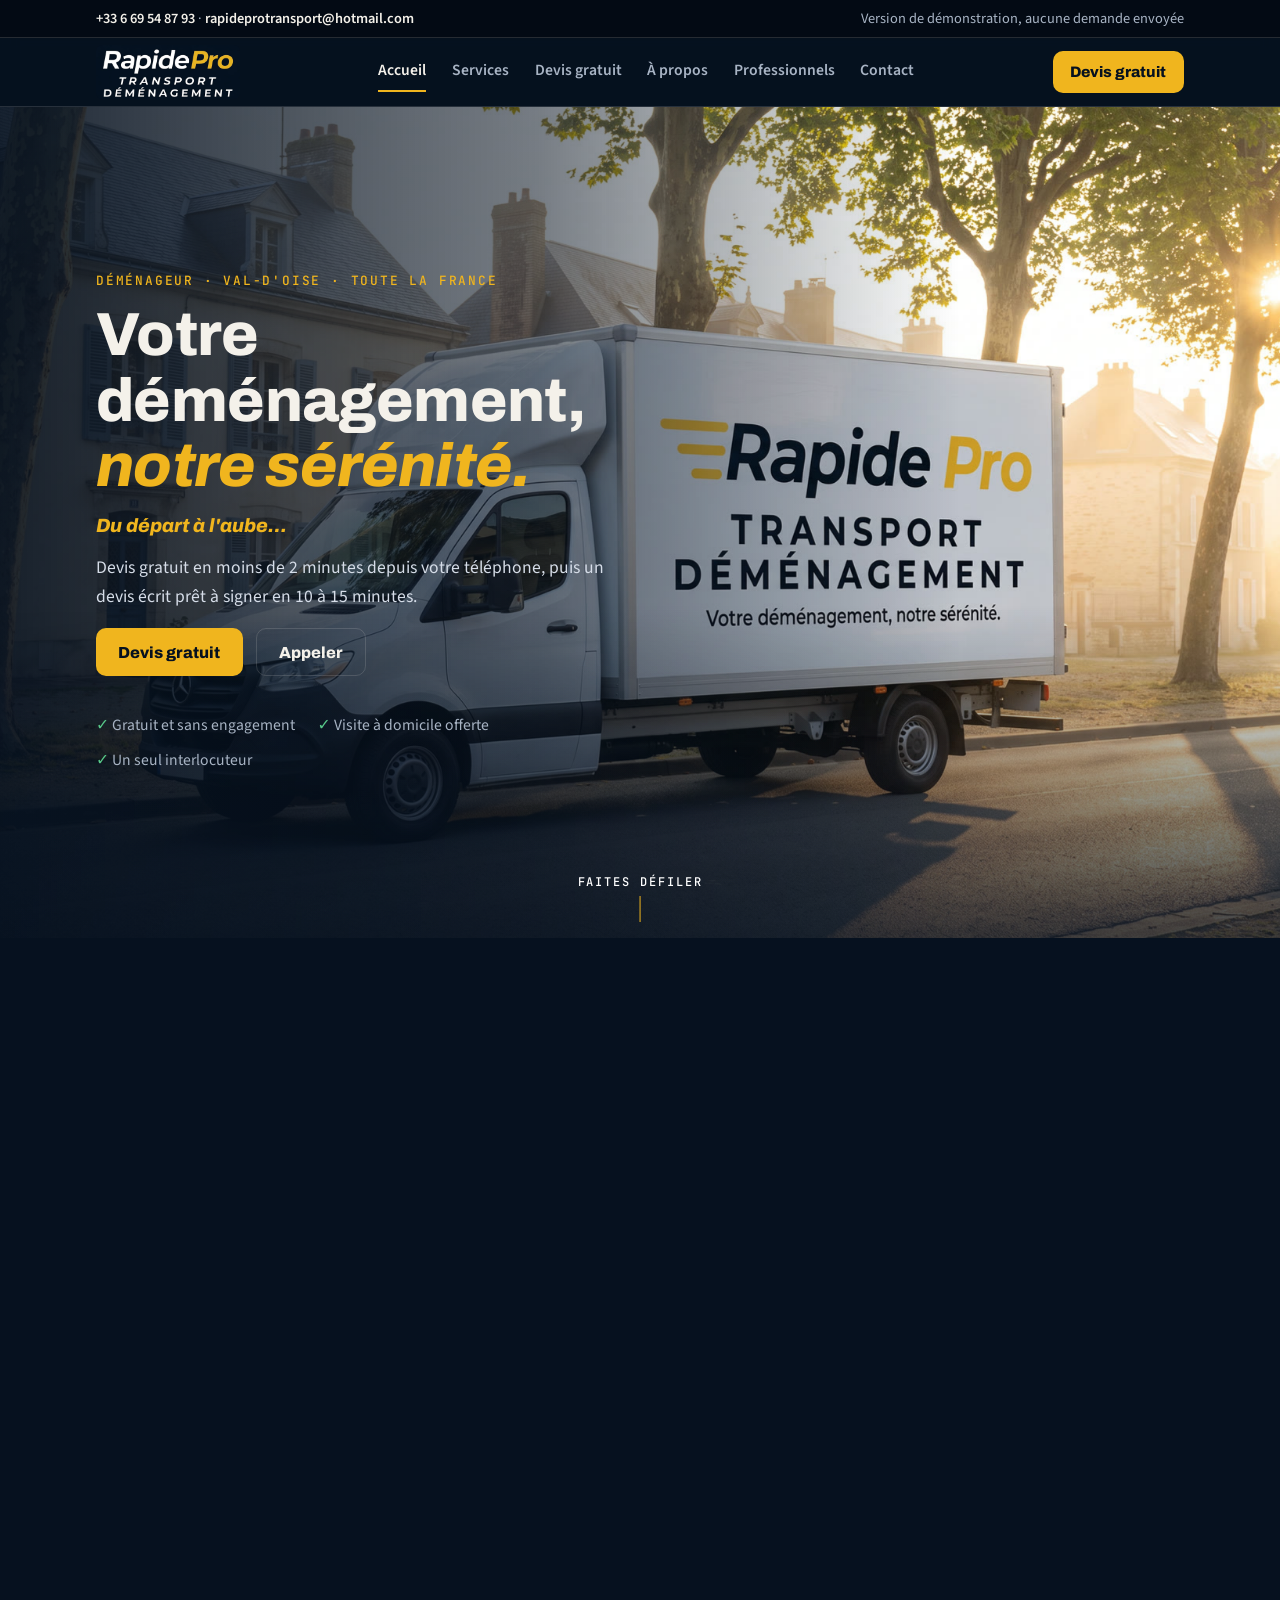
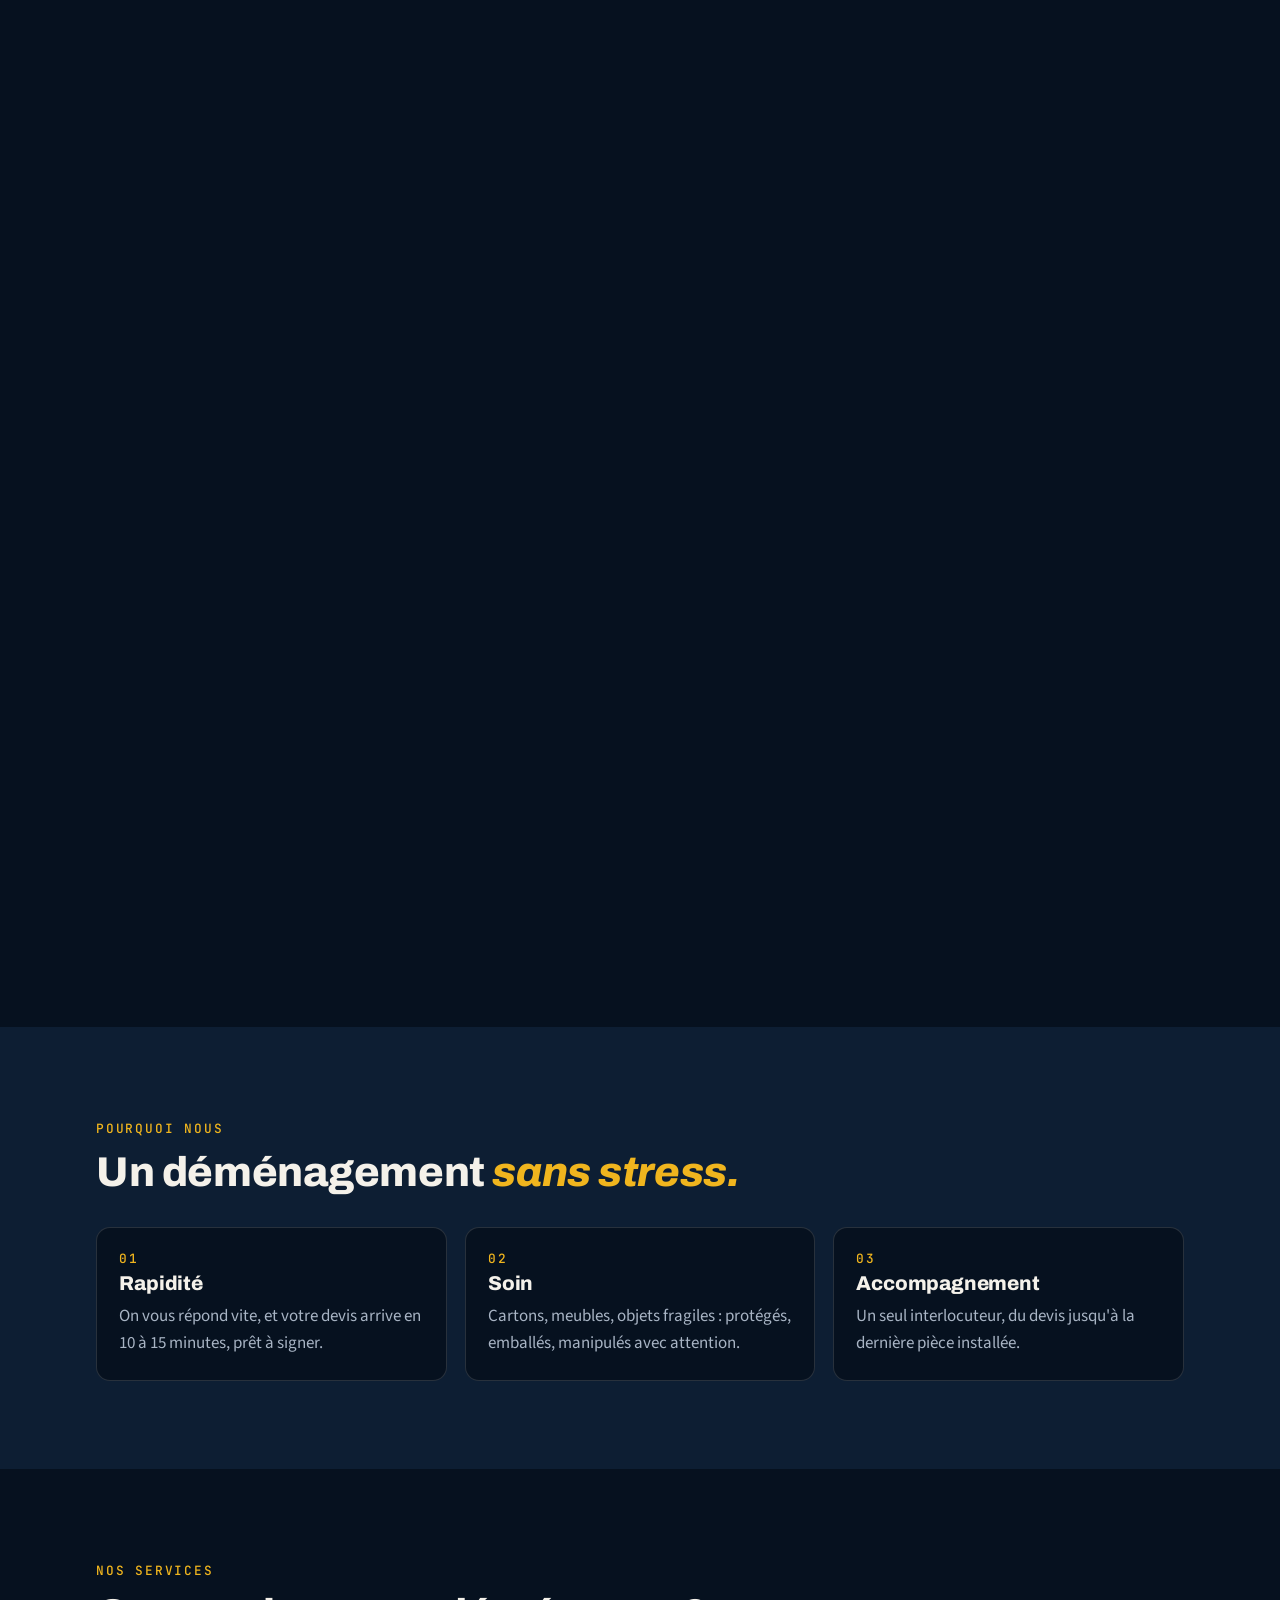
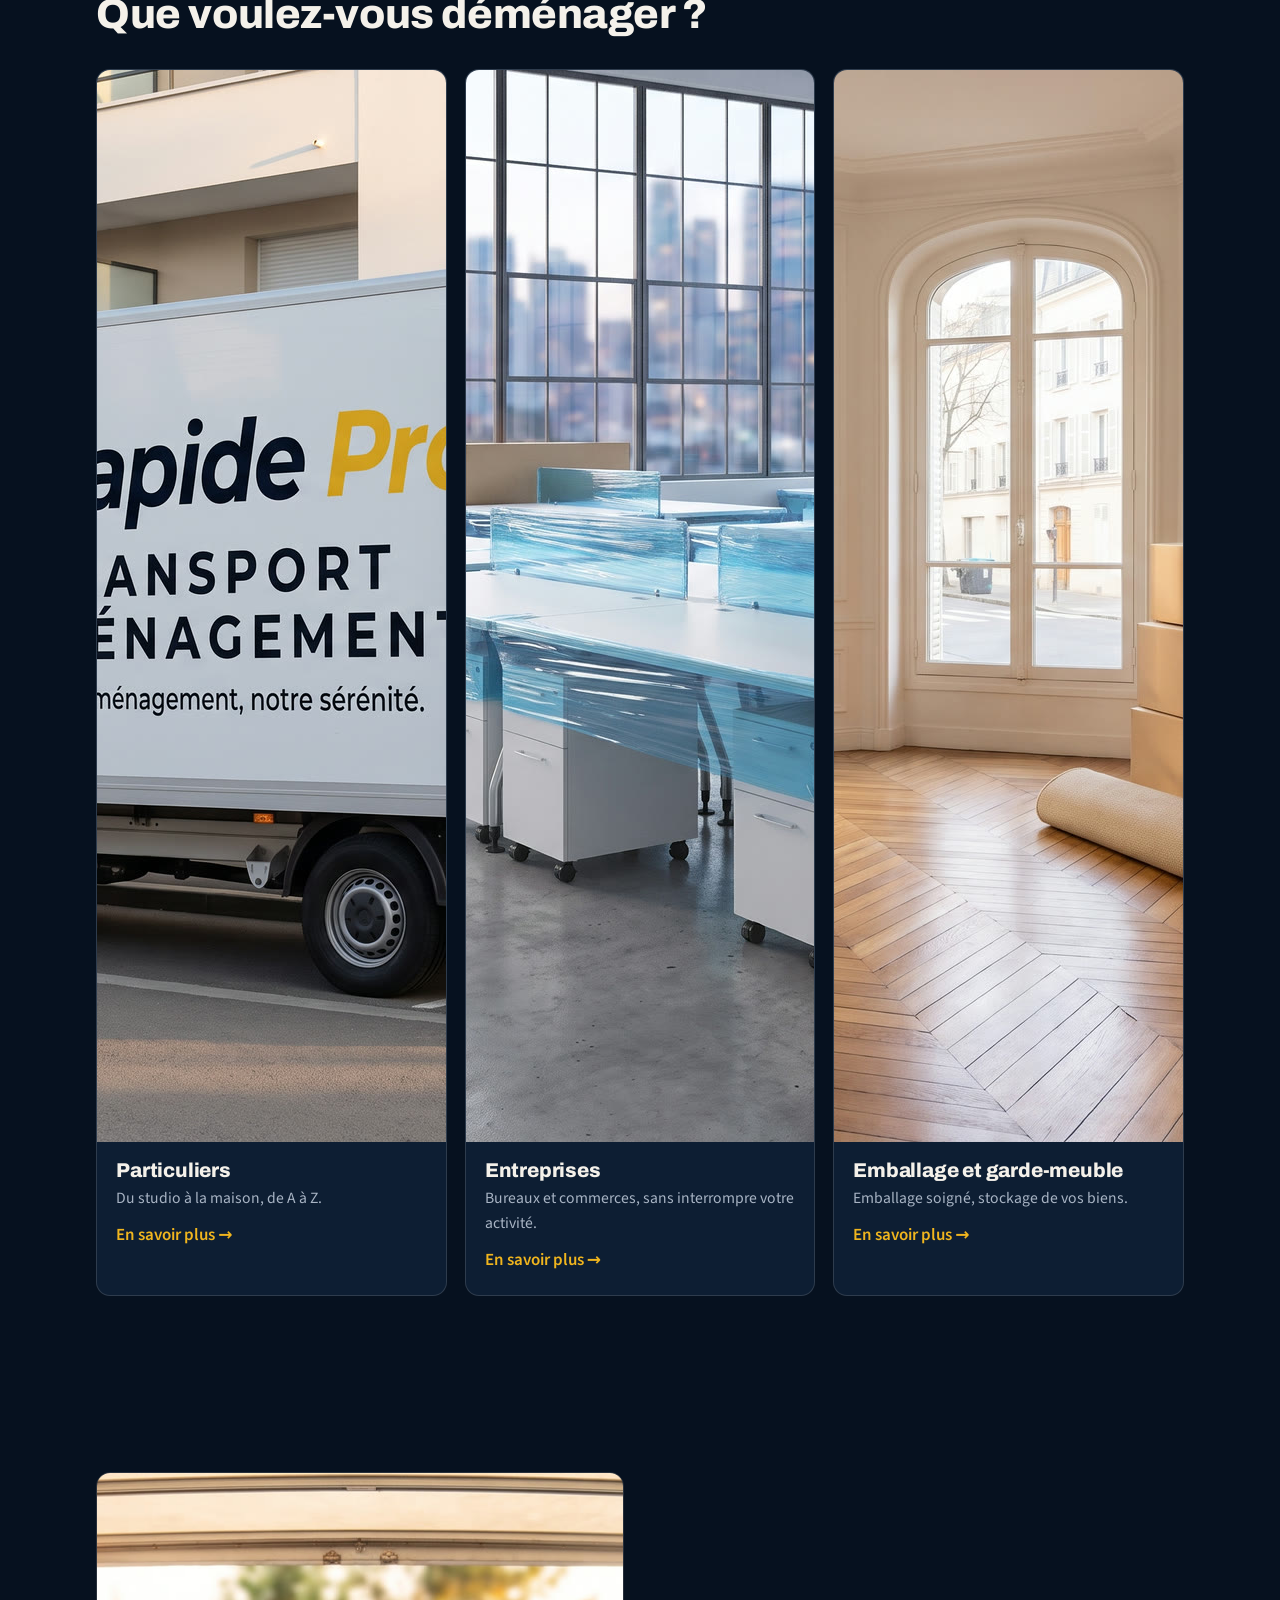
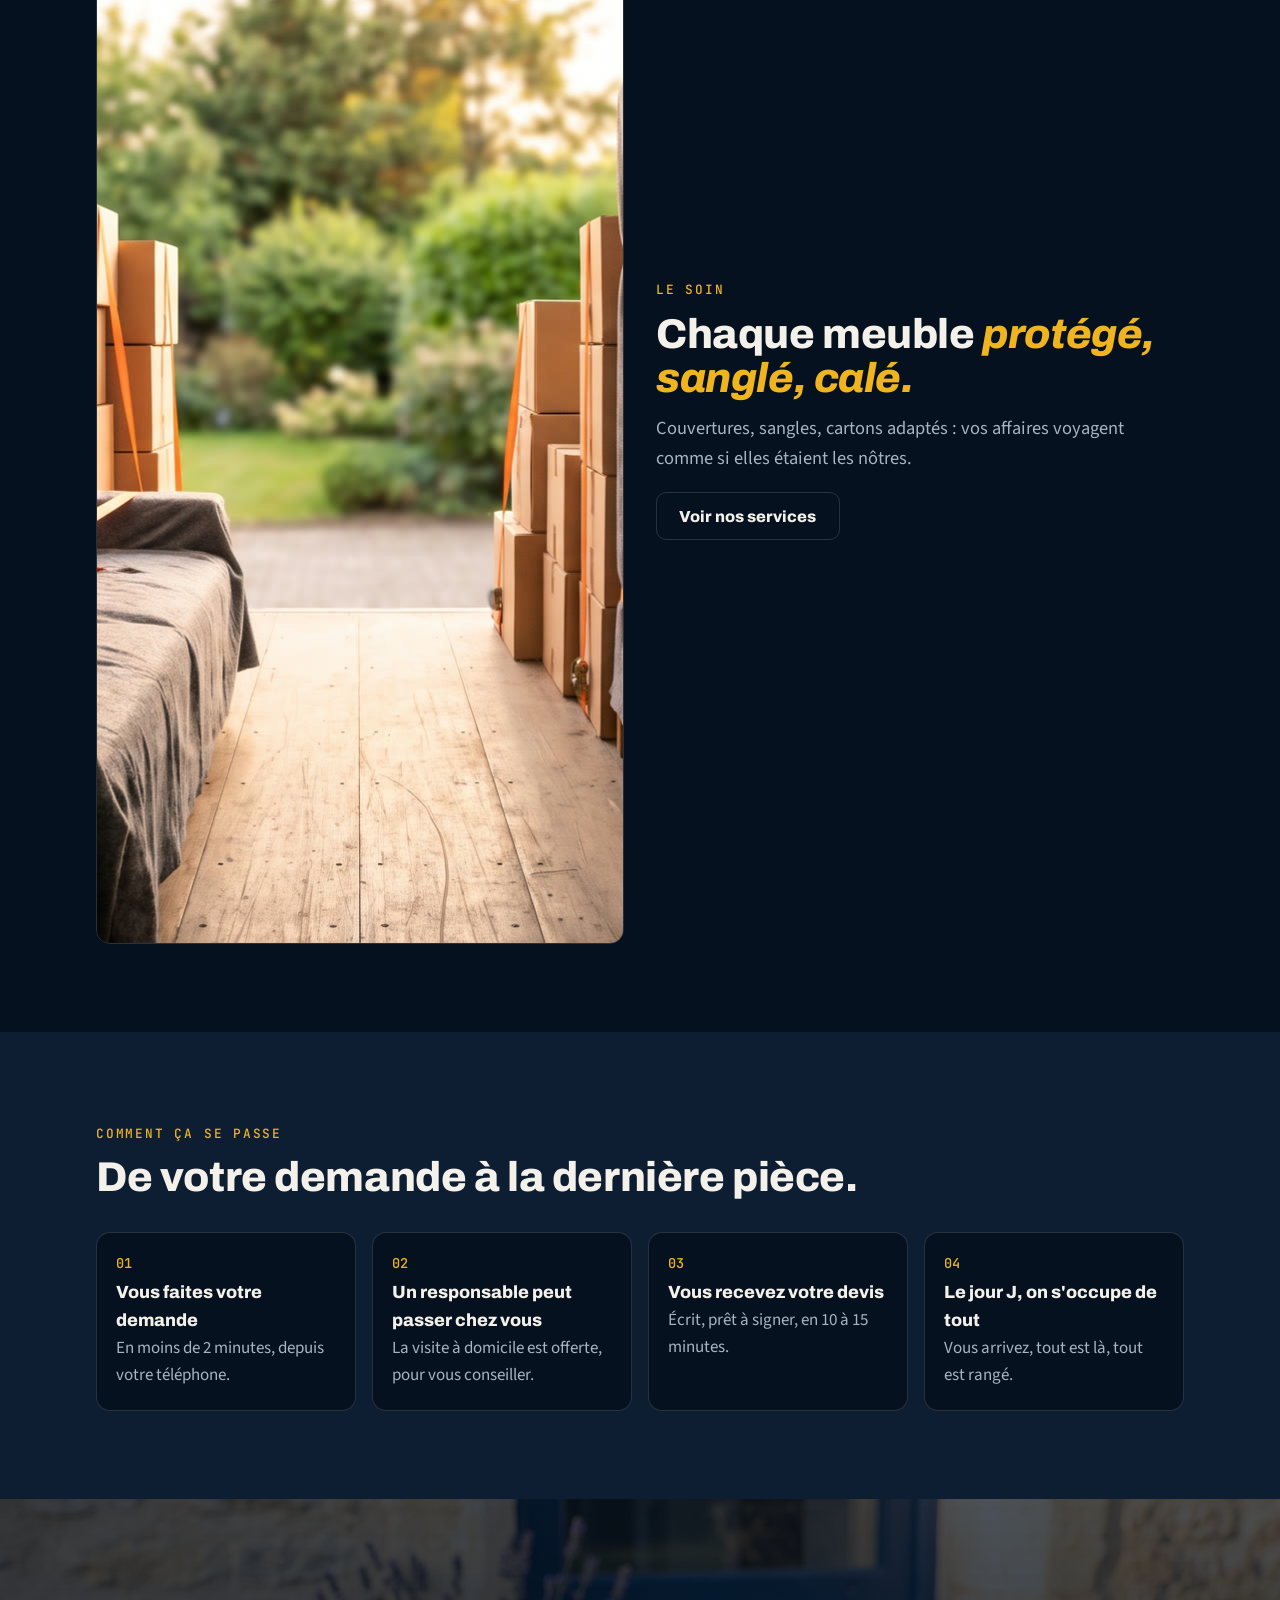
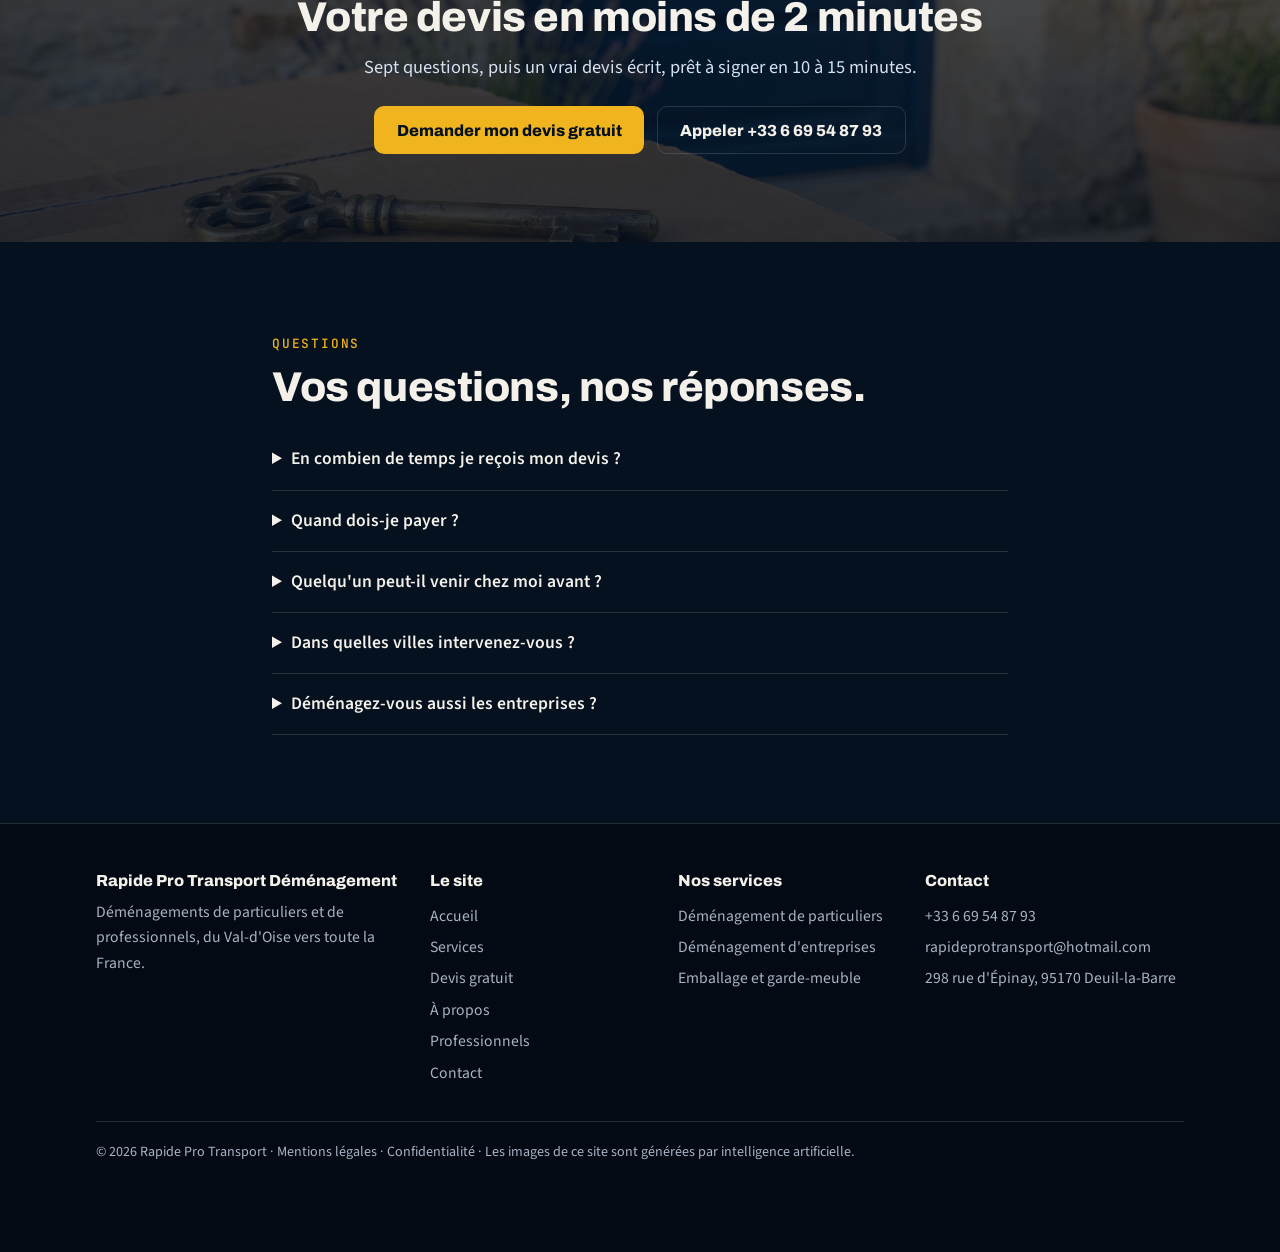
==== index.html @ 5bad0754 "Rapide Pro : version de démonstration du site" ====
<!doctype html>
<html lang="fr">
<head>
<meta charset="utf-8">
<meta name="viewport" content="width=device-width,initial-scale=1,viewport-fit=cover">
<title>Déménageur Val-d'Oise et Île-de-France | Devis gratuit | Rapide Pro Transport</title>
<meta name="description" content="Déménageur à Deuil-la-Barre (95), en Île-de-France et partout en France. Devis gratuit en moins de 2 minutes, devis écrit à signer en 10 à 15 minutes. Rapide Pro Transport Déménagement.">
<meta name="theme-color" content="#06111F">
<meta name="robots" content="noindex, nofollow">
<link rel="canonical" href="https://tmohammedshaik.github.io/rapide-pro-demo-site/">
<link rel="icon" href="assets/img/icone.png">
<meta property="og:title" content="Déménageur Val-d'Oise et Île-de-France | Devis gratuit | Rapide Pro Transport">
<meta property="og:description" content="Déménageur à Deuil-la-Barre (95), en Île-de-France et partout en France. Devis gratuit en moins de 2 minutes, devis écrit à signer en 10 à 15 minutes. Rapide Pro Transport Déménagement.">
<meta property="og:type" content="website">
<meta property="og:locale" content="fr_FR">
<meta property="og:url" content="https://tmohammedshaik.github.io/rapide-pro-demo-site/">
<meta property="og:image" content="https://tmohammedshaik.github.io/rapide-pro-demo-site/assets/img/arrivee.jpg">
<link rel="preload" href="assets/fonts/archivo-latin-800-italic.woff2" as="font" type="font/woff2" crossorigin>
<script>try{if(!matchMedia("(prefers-reduced-motion: reduce)").matches)document.documentElement.classList.add("js")}catch(e){}</script>
<link rel="stylesheet" href="assets/site.css?v=mvqc28k4">
<script type="application/ld+json">{"@context":"https://schema.org","@type":"MovingCompany","name":"Rapide Pro Transport Déménagement","url":"https://tmohammedshaik.github.io/rapide-pro-demo-site/","telephone":"+33 6 69 54 87 93","email":"rapideprotransport@hotmail.com","image":"https://tmohammedshaik.github.io/rapide-pro-demo-site/assets/img/arrivee.jpg","address":{"@type":"PostalAddress","streetAddress":"298 rue d'Épinay","postalCode":"95170","addressLocality":"Deuil-la-Barre","addressCountry":"FR"},"areaServed":["Île-de-France","France"],"slogan":"Votre déménagement, notre sérénité"}</script><script type="application/ld+json">{"@context":"https://schema.org","@type":"FAQPage","mainEntity":[{"@type":"Question","name":"En combien de temps je reçois mon devis ?","acceptedAnswer":{"@type":"Answer","text":"Une fois votre demande envoyée, comptez 10 à 15 minutes : on calcule, puis on vous envoie un devis écrit, prêt à signer."}},{"@type":"Question","name":"Quand dois-je payer ?","acceptedAnswer":{"@type":"Answer","text":"Si vous signez votre devis chez vous ou à distance, aucun paiement ne peut vous être demandé dans les 7 jours qui suivent la signature."}},{"@type":"Question","name":"Quelqu'un peut-il venir chez moi avant ?","acceptedAnswer":{"@type":"Answer","text":"Oui. La visite à domicile est offerte : un responsable vient, voit vos affaires et vous conseille."}},{"@type":"Question","name":"Dans quelles villes intervenez-vous ?","acceptedAnswer":{"@type":"Answer","text":"Nous sommes basés à Deuil-la-Barre, dans le Val-d'Oise (95). Nous intervenons en Île-de-France et partout en France."}},{"@type":"Question","name":"Déménagez-vous aussi les entreprises ?","acceptedAnswer":{"@type":"Answer","text":"Oui : bureaux, commerces, transferts de salariés. Voir la page Professionnels."}}]}</script>
</head>
<body data-demo>
<a class="skip" href="#main">Aller au contenu</a>
<div class="bar-top"><div class="wrap"><span><a href="tel:+33669548793">+33 6 69 54 87 93</a><span class="mail"> · <a href="mailto:rapideprotransport@hotmail.com">rapideprotransport@hotmail.com</a></span></span><span class="zone">Version de démonstration, aucune demande envoyée</span></div></div>
<header class="top"><div class="wrap">
  <a class="logo" href="./" aria-label="Rapide Pro Transport Déménagement, accueil"><img src="assets/img/logo.png" width="148" height="56" alt="Rapide Pro Transport Déménagement"></a>
  <button class="burger" aria-expanded="false" aria-controls="nav">Menu</button>
  <nav class="main" id="nav" aria-label="Navigation principale"><a href="./" aria-current="page">Accueil</a><a href="services.html">Services</a><a href="devis.html">Devis gratuit</a><a href="a-propos.html">À propos</a><a href="collaborer.html">Professionnels</a><a href="contact.html">Contact</a></nav>
  <a class="btn sm" href="devis.html">Devis gratuit</a>
</div></header>
<main id="main">

<section class="intro" id="intro">
  <div class="intro-stage">
    <picture class="scene on"><source media="(max-aspect-ratio: 1/1)" srcset="assets/img/hero-p.jpg"><img src="assets/img/hero.jpg" alt="Camion Rapide Pro garé devant une maison au lever du soleil" fetchpriority="high" width="1920" height="1072"></picture><picture class="scene"><source media="(max-aspect-ratio: 1/1)" srcset="assets/img/route-p.jpg"><img src="assets/img/route.jpg" alt="Camion Rapide Pro sur une route de montagne" loading="lazy" width="1920" height="1072"></picture><picture class="scene"><source media="(max-aspect-ratio: 1/1)" srcset="assets/img/arrivee-p.jpg"><img src="assets/img/arrivee.jpg" alt="Camion Rapide Pro arrivé devant une maison neuve" loading="lazy" width="1920" height="1072"></picture>
    <div class="shade" aria-hidden="true"></div>
    <div class="intro-copy wrap">
      <span class="borne">Déménageur · Val-d'Oise · Toute la France</span>
      <h1>Votre déménagement, <em>notre sérénité.</em></h1>
      <p class="cap" aria-hidden="true"><span class="c on">Du départ à l'aube…</span><span class="c">…par toutes les routes de France…</span><span class="c">…jusqu'à la clé dans votre main.</span></p>
      <p class="lead">Devis gratuit en moins de 2 minutes depuis votre téléphone, puis un devis écrit prêt à signer en 10 à 15 minutes.</p>
      <div class="cta-row"><a class="btn" href="devis.html">Devis gratuit</a><a class="btn ghost" href="tel:+33669548793" aria-label="Appeler le +33 6 69 54 87 93">Appeler</a></div>
      <ul class="ticks"><li>Gratuit et sans engagement</li><li>Visite à domicile offerte</li><li>Un seul interlocuteur</li></ul>
    </div>
    <div class="cue" aria-hidden="true">Faites défiler</div>
  </div>
</section>

<section class="alt"><div class="wrap">
  <span class="borne">Pourquoi nous</span>
  <h2>Un déménagement <em>sans stress.</em></h2>
  <div class="cards">
    <div class="card"><span class="borne">01</span><h3>Rapidité</h3><p>On vous répond vite, et votre devis arrive en 10 à 15 minutes, prêt à signer.</p></div>
    <div class="card"><span class="borne">02</span><h3>Soin</h3><p>Cartons, meubles, objets fragiles : protégés, emballés, manipulés avec attention.</p></div>
    <div class="card"><span class="borne">03</span><h3>Accompagnement</h3><p>Un seul interlocuteur, du devis jusqu'à la dernière pièce installée.</p></div>
  </div>
</div></section>

<section><div class="wrap">
  <span class="borne">Nos services</span>
  <h2>Que voulez-vous déménager ?</h2>
  <div class="svc">
    <a href="services.html#particuliers"><img src="assets/img/depart.jpg" width="1920" height="1072" loading="lazy" alt="Camion Rapide Pro chargé de cartons devant un immeuble"><div><h3>Particuliers</h3><p>Du studio à la maison, de A à Z.</p><span class="more">En savoir plus →</span></div></a>
    <a href="services.html#professionnels"><img src="assets/img/bureaux.jpg" width="1920" height="1072" loading="lazy" alt="Bureaux vidés, mobilier protégé et cartons d'archives rangés"><div><h3>Entreprises</h3><p>Bureaux et commerces, sans interrompre votre activité.</p><span class="more">En savoir plus →</span></div></a>
    <a href="services.html#complementaires"><img src="assets/img/cartons.jpg" width="1920" height="1072" loading="lazy" alt="Salon vide avec cartons de déménagement bien rangés"><div><h3>Emballage et garde-meuble</h3><p>Emballage soigné, stockage de vos biens.</p><span class="more">En savoir plus →</span></div></a>
  </div>
</div></section>

<section><div class="wrap"><div class="split" style="padding:0"><img src="assets/img/chargement.jpg" width="1920" height="1072" loading="lazy" alt="Intérieur du camion : meubles protégés et sanglés"><div><span class="borne">Le soin</span><h2>Chaque meuble <em>protégé, sanglé, calé.</em></h2><p class="lead">Couvertures, sangles, cartons adaptés : vos affaires voyagent comme si elles étaient les nôtres.</p><p style="margin-top:1.2rem"><a class="btn ghost" href="services.html">Voir nos services</a></p></div></div></div></section>

<section class="alt"><div class="wrap">
  <span class="borne">Comment ça se passe</span>
  <h2>De votre demande à la dernière pièce.</h2>
  <ol class="steps">
    <li><strong>Vous faites votre demande</strong><span>En moins de 2 minutes, depuis votre téléphone.</span></li>
    <li><strong>Un responsable peut passer chez vous</strong><span>La visite à domicile est offerte, pour vous conseiller.</span></li>
    <li><strong>Vous recevez votre devis</strong><span>Écrit, prêt à signer, en 10 à 15 minutes.</span></li>
    <li><strong>Le jour J, on s'occupe de tout</strong><span>Vous arrivez, tout est là, tout est rangé.</span></li>
  </ol>
</div></section>

<section class="band-cta" style="background-image:linear-gradient(rgba(6,17,31,.72),rgba(6,17,31,.82)),url(assets/img/cle.jpg);background-size:cover;background-position:center"><div class="wrap"><h2>Votre devis en moins de 2 minutes</h2><p class="lead">Sept questions, puis un vrai devis écrit, prêt à signer en 10 à 15 minutes.</p><div class="cta-row" style="justify-content:center"><a class="btn" href="devis.html">Demander mon devis gratuit</a><a class="btn ghost" href="tel:+33669548793">Appeler +33 6 69 54 87 93</a></div></div></section>

<section><div class="wrap narrow">
  <span class="borne">Questions</span>
  <h2>Vos questions, nos réponses.</h2>
  <div style="margin-top:1.2rem"><details><summary>En combien de temps je reçois mon devis ?</summary><p>Une fois votre demande envoyée, comptez 10 à 15 minutes : on calcule, puis on vous envoie un devis écrit, prêt à signer.</p></details><details><summary>Quand dois-je payer ?</summary><p>Si vous signez votre devis chez vous ou à distance, aucun paiement ne peut vous être demandé dans les 7 jours qui suivent la signature.</p></details><details><summary>Quelqu'un peut-il venir chez moi avant ?</summary><p>Oui. La visite à domicile est offerte : un responsable vient, voit vos affaires et vous conseille.</p></details><details><summary>Dans quelles villes intervenez-vous ?</summary><p>Nous sommes basés à Deuil-la-Barre, dans le Val-d'Oise (95). Nous intervenons en Île-de-France et partout en France.</p></details><details><summary>Déménagez-vous aussi les entreprises ?</summary><p>Oui : bureaux, commerces, transferts de salariés. Voir la page <a href="collaborer.html">Professionnels</a>.</p></details></div>
</div></section>
</main>
<footer><div class="wrap">
  <div class="grid">
    <div><h4>Rapide Pro Transport Déménagement</h4><p>Déménagements de particuliers et de professionnels, du Val-d'Oise vers toute la France.</p></div>
    <div><h4>Le site</h4><ul><li><a href="./">Accueil</a></li><li><a href="services.html">Services</a></li><li><a href="devis.html">Devis gratuit</a></li><li><a href="a-propos.html">À propos</a></li><li><a href="collaborer.html">Professionnels</a></li><li><a href="contact.html">Contact</a></li></ul></div>
    <div><h4>Nos services</h4><ul><li><a href="services.html#particuliers">Déménagement de particuliers</a></li><li><a href="services.html#professionnels">Déménagement d'entreprises</a></li><li><a href="services.html#complementaires">Emballage et garde-meuble</a></li></ul></div>
    <div><h4>Contact</h4><ul><li><a href="tel:+33669548793">+33 6 69 54 87 93</a></li><li><a href="mailto:rapideprotransport@hotmail.com">rapideprotransport@hotmail.com</a></li><li>298 rue d'Épinay, 95170 Deuil-la-Barre</li></ul></div>
  </div>
  <p class="legal">© 2026 Rapide Pro Transport · <a href="mentions-legales.html">Mentions légales</a> · <a href="confidentialite.html">Confidentialité</a> · Les images de ce site sont générées par intelligence artificielle.</p>
</div></footer>
<div class="sticky" id="sticky"><a class="btn" href="devis.html">Devis gratuit</a><a class="btn ghost" style="background:#06111F" href="tel:+33669548793" aria-label="Appeler">Appeler</a></div>
<script src="assets/site.js?v=mvqc28k4" defer></script>
</body>
</html>
---- assets/site.css ----
@font-face{font-family:"Archivo";font-weight:800;font-style:normal;font-display:swap;src:url(fonts/archivo-latin-800-normal.woff2) format("woff2")}
@font-face{font-family:"Archivo";font-weight:800;font-style:italic;font-display:swap;src:url(fonts/archivo-latin-800-italic.woff2) format("woff2")}
@font-face{font-family:"Source Sans 3";font-weight:400;font-style:normal;font-display:swap;src:url(fonts/source-sans-3-latin-400-normal.woff2) format("woff2")}
@font-face{font-family:"Source Sans 3";font-weight:600;font-style:normal;font-display:swap;src:url(fonts/source-sans-3-latin-600-normal.woff2) format("woff2")}
@font-face{font-family:"JetBrains Mono";font-weight:500;font-style:normal;font-display:swap;src:url(fonts/jetbrains-mono-latin-500-normal.woff2) format("woff2")}

:root{
  --canvas:#06111F;--panel:#0D1E33;--accent:#F0B51E;--accent-hover:#FFC93C;--blue:#1E4FA3;
  --text-primary:#F4F1EA;--text-secondary:#A8B4C4;--line:rgba(244,241,234,.14);--ok:#58c98a;
  --display:"Archivo",system-ui,sans-serif;--body:"Source Sans 3",system-ui,sans-serif;--mono:"JetBrains Mono",ui-monospace,monospace;
  --r:14px;--gut:clamp(1rem,4vw,2rem);
}
*{box-sizing:border-box;margin:0}
html{scroll-behavior:smooth;-webkit-text-size-adjust:100%}
body{background:var(--canvas);color:var(--text-primary);font:400 1.0625rem/1.6 var(--body);overflow-x:hidden}
img{max-width:100%;display:block}
a{color:inherit}
[hidden]{display:none!important}
.skip{position:absolute;left:-999px;top:0;background:var(--accent);color:#06111F;padding:.6rem 1rem;z-index:99}
.skip:focus{left:0}
:focus-visible{outline:3px solid var(--accent);outline-offset:3px}
.wrap{width:min(100% - 2*var(--gut),68rem);margin-inline:auto}
.wrap.narrow{width:min(100% - 2*var(--gut),46rem)}

.bar-top{background:#030A14;border-bottom:1px solid var(--line);font-size:.9rem}
.bar-top .wrap{display:flex;justify-content:space-between;gap:1rem;padding:.45rem 0;color:var(--text-secondary);flex-wrap:wrap}
.bar-top a{text-decoration:none;color:var(--text-primary);font-weight:600}
.bar-top .zone{display:none}
header.top{position:sticky;top:0;z-index:50;background:rgba(6,17,31,.94);backdrop-filter:blur(10px);border-bottom:1px solid var(--line)}
header.top .wrap{display:flex;align-items:center;justify-content:space-between;gap:1rem;min-height:4.2rem}
.logo img{height:3.4rem;width:auto;border-radius:6px}
nav.main{display:flex;gap:1.6rem;align-items:center}
nav.main a{text-decoration:none;font-weight:600;font-size:.98rem;color:var(--text-secondary);padding:.4rem 0;border-bottom:2px solid transparent}
nav.main a:hover,nav.main a[aria-current]{color:var(--text-primary);border-color:var(--accent)}
.burger{display:none;background:none;border:1px solid var(--line);color:var(--text-primary);border-radius:10px;padding:.55rem .8rem;font:600 .95rem var(--body);cursor:pointer}

.btn{display:inline-flex;align-items:center;justify-content:center;gap:.5rem;background:var(--accent);color:#06111F;border:0;border-radius:10px;padding:.85rem 1.4rem;font:800 1rem var(--display);text-decoration:none;cursor:pointer;min-height:3rem;transition:background .15s,transform .15s}
.btn:hover{background:var(--accent-hover);transform:translateY(-1px)}
.btn.ghost{background:transparent;color:var(--text-primary);border:1.5px solid var(--line)}
.btn.ghost:hover{border-color:var(--accent);background:rgba(240,181,30,.08)}
.btn.sm{padding:.6rem 1.1rem;min-height:2.6rem;font-size:.95rem}
.btn[disabled]{opacity:.6;cursor:wait}

.borne{font:500 .8rem var(--mono);letter-spacing:.14em;text-transform:uppercase;color:var(--accent)}
h1,h2,h3{font-family:var(--display);font-weight:800;line-height:1.08;letter-spacing:-.01em}
h1{font-size:clamp(2.1rem,6.4vw,3.8rem)}
h2{font-size:clamp(1.7rem,4.4vw,2.6rem);margin:.5rem 0 .8rem}
h3{font-size:1.25rem}
h1 em,h2 em{font-style:italic;color:var(--accent)}
.lead{color:var(--text-secondary);font-size:1.15rem;max-width:42rem}
section{padding:clamp(3rem,8vw,5.5rem) 0}
section.alt{background:var(--panel)}

.hero{padding:clamp(2rem,6vw,4.5rem) 0 clamp(2.5rem,6vw,4rem);background:radial-gradient(1000px 500px at 80% 0,rgba(30,79,163,.35),transparent 60%),var(--canvas)}
.hero .wrap{display:grid;gap:2rem;grid-template-columns:1.05fr .95fr;align-items:center}
.hero p.lead{margin:1.1rem 0 1.6rem}
.cta-row{display:flex;gap:.8rem;flex-wrap:wrap}
.hero figure{border-radius:var(--r);overflow:hidden;border:1px solid var(--line);box-shadow:0 30px 60px -30px #000}
.hero figure img{width:100%;aspect-ratio:16/11;object-fit:cover}
.ticks{display:flex;gap:.6rem 1.4rem;flex-wrap:wrap;margin-top:1.4rem;color:var(--text-secondary);font-size:.98rem;list-style:none;padding:0}
.ticks li::before{content:"✓ ";color:var(--ok);font-weight:700}
.cards{display:grid;gap:1.1rem;grid-template-columns:repeat(auto-fit,minmax(15rem,1fr));margin-top:2rem}
.card{background:var(--panel);border:1px solid var(--line);border-radius:var(--r);padding:1.4rem}
section.alt .card{background:var(--canvas)}
.card p{color:var(--text-secondary);margin-top:.5rem}
.card .borne{display:block;margin-bottom:.4rem}
.svc{display:grid;gap:1.1rem;grid-template-columns:repeat(auto-fit,minmax(16rem,1fr));margin-top:2rem}
.svc a{display:block;text-decoration:none;background:var(--panel);border:1px solid var(--line);border-radius:var(--r);overflow:hidden;transition:transform .2s,border-color .2s}
.svc a:hover{transform:translateY(-3px);border-color:var(--accent)}
.svc img{aspect-ratio:16/10;object-fit:cover;width:100%}
.svc div{padding:1.1rem 1.2rem 1.3rem}
.svc p{color:var(--text-secondary);font-size:.98rem;margin-top:.3rem}
.svc span.more{display:inline-block;margin-top:.7rem;color:var(--accent);font-weight:600}
.steps{list-style:none;padding:0;counter-reset:s;display:grid;gap:1rem;margin-top:2rem;grid-template-columns:repeat(auto-fit,minmax(14rem,1fr))}
.steps li{counter-increment:s;background:var(--panel);border:1px solid var(--line);border-radius:var(--r);padding:1.3rem 1.2rem}
section.alt .steps li{background:var(--canvas)}
.steps li::before{content:"0" counter(s);font:500 .85rem var(--mono);color:var(--accent);display:block;margin-bottom:.4rem}
.steps strong{display:block;font-family:var(--display);font-size:1.1rem}
.steps span{color:var(--text-secondary)}
.band-cta{background:linear-gradient(135deg,var(--blue),#0F2F66);text-align:center}
.band-cta .lead{margin:.5rem auto 1.5rem;color:#d7e1f1}
details{border-bottom:1px solid var(--line);padding:1rem 0}
summary{cursor:pointer;font-weight:600;font-size:1.1rem}
details p{color:var(--text-secondary);margin-top:.6rem}

.pagehead{padding:clamp(2.2rem,6vw,4rem) 0 1.5rem;background:radial-gradient(900px 400px at 85% 0,rgba(30,79,163,.35),transparent 60%),var(--canvas)}
.split{display:grid;gap:2rem;grid-template-columns:1fr 1fr;align-items:center;padding:clamp(1.6rem,4vw,2.6rem) 0}
.split+.split{border-top:1px solid var(--line)}
.split img{border-radius:var(--r);border:1px solid var(--line);width:100%;aspect-ratio:16/10;object-fit:cover}
.split:nth-child(even) img{order:2}
.list{list-style:none;padding:0;margin:1rem 0 1.4rem}
.list li{padding:.3rem 0 .3rem 1.6rem;position:relative;color:var(--text-secondary)}
.list li::before{content:"✓";position:absolute;left:0;color:var(--ok);font-weight:700}
.facts{display:grid;margin-top:1.4rem;background:var(--panel);border:1px solid var(--line);border-radius:var(--r);overflow:hidden}
.facts div{display:grid;grid-template-columns:11rem 1fr;gap:1rem;padding:.8rem 1.1rem}
.facts div+div{border-top:1px solid var(--line)}
dt{color:var(--text-secondary)}dd{margin:0;font-weight:600}

.devis-grid{display:grid;gap:1.6rem;grid-template-columns:1.5fr 1fr;align-items:start}
.formcard{background:var(--panel);border:1px solid var(--line);border-radius:var(--r);padding:clamp(1.2rem,4vw,2rem)}
.side{display:grid;gap:1rem}
.side .card h3{margin-bottom:.6rem}
fieldset{border:0;padding:0;min-width:0}
.formcard.steps-on fieldset.step{display:none}
.formcard.steps-on fieldset.step.on{display:block}
legend{font:800 1.5rem/1.15 var(--display);margin-bottom:1.1rem;padding:0}
.field{margin-bottom:1rem}
label,.lab{display:block;font-weight:600;margin-bottom:.35rem;font-size:.98rem}
input[type=text],input[type=tel],input[type=email],input[type=number],input[type=date],select,textarea{width:100%;background:#071426;color:var(--text-primary);border:1.5px solid var(--line);border-radius:10px;padding:.8rem .9rem;font:400 1.05rem var(--body);min-height:3rem}
textarea{min-height:6rem}
input:focus,select:focus,textarea:focus{border-color:var(--accent);outline:none}
small{color:var(--text-secondary);font-size:.9rem}
.row2{display:grid;gap:1rem;grid-template-columns:1fr 1fr}
.choices{display:grid;gap:.7rem;grid-template-columns:repeat(auto-fit,minmax(10rem,1fr))}
.choice{margin:0;cursor:pointer;position:relative}
.choice input{position:absolute;opacity:0;pointer-events:none}
.choice span{display:block;text-align:center;padding:.9rem 1rem;border:1.5px solid var(--line);border-radius:10px;font-weight:600;background:#071426;min-height:3rem}
.choice input:checked+span{border-color:var(--accent);background:rgba(240,181,30,.14)}
.choice input:focus-visible+span{outline:3px solid var(--accent);outline-offset:2px}
.check{display:flex;gap:.7rem;align-items:flex-start;font-weight:400;color:var(--text-secondary);font-size:.95rem}
.check input{margin-top:.3rem;width:1.15rem;height:1.15rem;accent-color:var(--accent);flex:none}
.items{display:flex;flex-wrap:wrap;gap:.5rem;margin-top:.6rem}
.items button{background:#071426;color:var(--text-primary);border:1.5px solid var(--line);border-radius:999px;padding:.55rem 1rem;font:600 .95rem var(--body);cursor:pointer;min-height:2.6rem}
.items button:hover{border-color:var(--accent)}
.truck{margin-top:.8rem}
.truck .box{height:1.1rem;border-radius:6px;background:#071426;border:1.5px solid var(--line);overflow:hidden}
.truck .box i{display:block;height:100%;width:calc(var(--fill,0)*100%);background:var(--accent);transition:width .3s}
.truck .meta{font:500 .78rem var(--mono);color:var(--text-secondary);margin-top:.35rem;letter-spacing:.08em}
.progress{display:flex;justify-content:space-between;align-items:center;gap:1rem;margin-bottom:1.3rem;font:500 .78rem var(--mono);letter-spacing:.1em;color:var(--text-secondary)}
.progress .barx{flex:1;height:5px;background:#071426;border-radius:9px;overflow:hidden}
.progress .barx i{display:block;height:100%;background:var(--accent);width:calc(var(--step,1)/7*100%);transition:width .3s}
.actions{display:flex;justify-content:space-between;gap:.8rem;margin-top:1.4rem}
.err{color:#ff8f8f;min-height:1.2rem;margin-top:.6rem;font-weight:600}
.ok{display:none;text-align:center;padding:1.5rem 0}
.ok.on{display:block}
.ok h3{color:var(--ok);margin-bottom:.5rem}
.hp{position:absolute;left:-9999px}

footer{background:#030A14;border-top:1px solid var(--line);padding:3rem 0 5.5rem;color:var(--text-secondary);font-size:.98rem}
footer .grid{display:grid;gap:2rem;grid-template-columns:1.4fr 1fr 1fr 1.2fr}
footer h4{font:800 1rem var(--display);color:var(--text-primary);margin-bottom:.7rem}
footer ul{list-style:none;padding:0}
footer li{padding:.2rem 0}
footer a{text-decoration:none}
footer a:hover{color:var(--accent)}
footer .legal{margin-top:2rem;padding-top:1.2rem;border-top:1px solid var(--line);font-size:.88rem}
.sticky{position:fixed;left:var(--gut);right:var(--gut);bottom:max(.8rem,env(safe-area-inset-bottom));z-index:60;display:none;gap:.6rem}
.sticky .btn{flex:1;box-shadow:0 10px 30px -8px #000}

@media (max-width:860px){
  .hero .wrap,.split,.devis-grid{grid-template-columns:1fr}
  .split:nth-child(even) img{order:0}
  footer .grid{grid-template-columns:1fr 1fr}
  .burger{display:block}
  nav.main{display:none;position:absolute;left:0;right:0;top:100%;background:var(--canvas);flex-direction:column;align-items:stretch;gap:0;padding:.5rem var(--gut) 1rem;border-bottom:1px solid var(--line)}
  nav.main.open{display:flex}
  nav.main a{padding:.9rem 0;border-bottom:1px solid var(--line);font-size:1.05rem}
  header.top .btn.sm{display:none}
  .sticky{display:flex}
}
@media (max-width:560px){
  .row2{grid-template-columns:1fr}
  .facts div{grid-template-columns:1fr;gap:.1rem}
  footer .grid{grid-template-columns:1fr}
  .bar-top .mail{display:none}
}
@media (min-width:861px){.bar-top .zone{display:inline}}
@media (prefers-reduced-motion:reduce){*{transition:none!important;scroll-behavior:auto!important}}

/* ouverture au défilement : environ 7 secondes de scroll, puis le site */
.intro{position:relative;background:var(--canvas);padding:0}
.intro-stage{position:relative;min-height:min(44rem,calc(100svh - 4.3rem));overflow:hidden;isolation:isolate}
.js .intro{height:280vh}
.js .intro-stage{position:sticky;top:4.3rem;height:calc(100svh - 4.3rem);min-height:0}
.scene{position:absolute;inset:0;opacity:0;z-index:0}
.scene.on{opacity:1}
.scene img{width:100%;height:100%;object-fit:cover;transform:scale(var(--z,1));transform-origin:60% 55%;will-change:transform}
.shade{position:absolute;inset:0;z-index:1;background:linear-gradient(90deg,rgba(6,17,31,.9) 0%,rgba(6,17,31,.55) 42%,rgba(6,17,31,0) 75%),linear-gradient(0deg,rgba(6,17,31,.75),rgba(6,17,31,0) 40%)}
.intro-copy{position:absolute;inset:0;z-index:2;display:flex;flex-direction:column;justify-content:center;gap:.9rem;margin-inline:auto}
.intro-copy>*{max-width:34rem;flex:none}
.intro-copy .lead{color:#d6dde8;font-size:1.1rem}
.intro-copy .cta-row{margin-top:.2rem}
.cap{position:relative;height:1.6rem;font:italic 800 1.2rem/1.3 var(--display);color:var(--accent)}
.cap .c{position:absolute;left:0;top:0;opacity:0;transition:opacity .35s;white-space:nowrap}
.cap .c.on{opacity:1}
.cue{position:absolute;z-index:2;left:50%;bottom:1rem;transform:translateX(-50%);font:500 .75rem var(--mono);letter-spacing:.16em;text-transform:uppercase;color:#fff;display:none}
.js .cue{display:block}
.cue::after{content:"";display:block;width:1px;height:1.6rem;background:var(--accent);margin:.4rem auto 0;animation:cue 1.6s ease-in-out infinite}
@keyframes cue{0%,100%{transform:scaleY(.3);transform-origin:top}50%{transform:scaleY(1);transform-origin:top}}
@media (max-aspect-ratio:1/1){
  .shade{background:linear-gradient(0deg,rgba(6,17,31,.95) 0%,rgba(6,17,31,.82) 38%,rgba(6,17,31,.15) 70%,rgba(6,17,31,0) 100%)}
  .intro-copy{justify-content:flex-end;padding-bottom:4.6rem;gap:.7rem}
  .intro-copy .ticks{display:none}
  .intro-copy .lead{font-size:1rem}
  .cap{font-size:1.05rem}
  .cap .c{white-space:normal}
  .cap{height:2.8rem}
}
@media (max-height:560px){.intro-copy .lead,.intro-copy .ticks{display:none}.cue{display:none!important}}
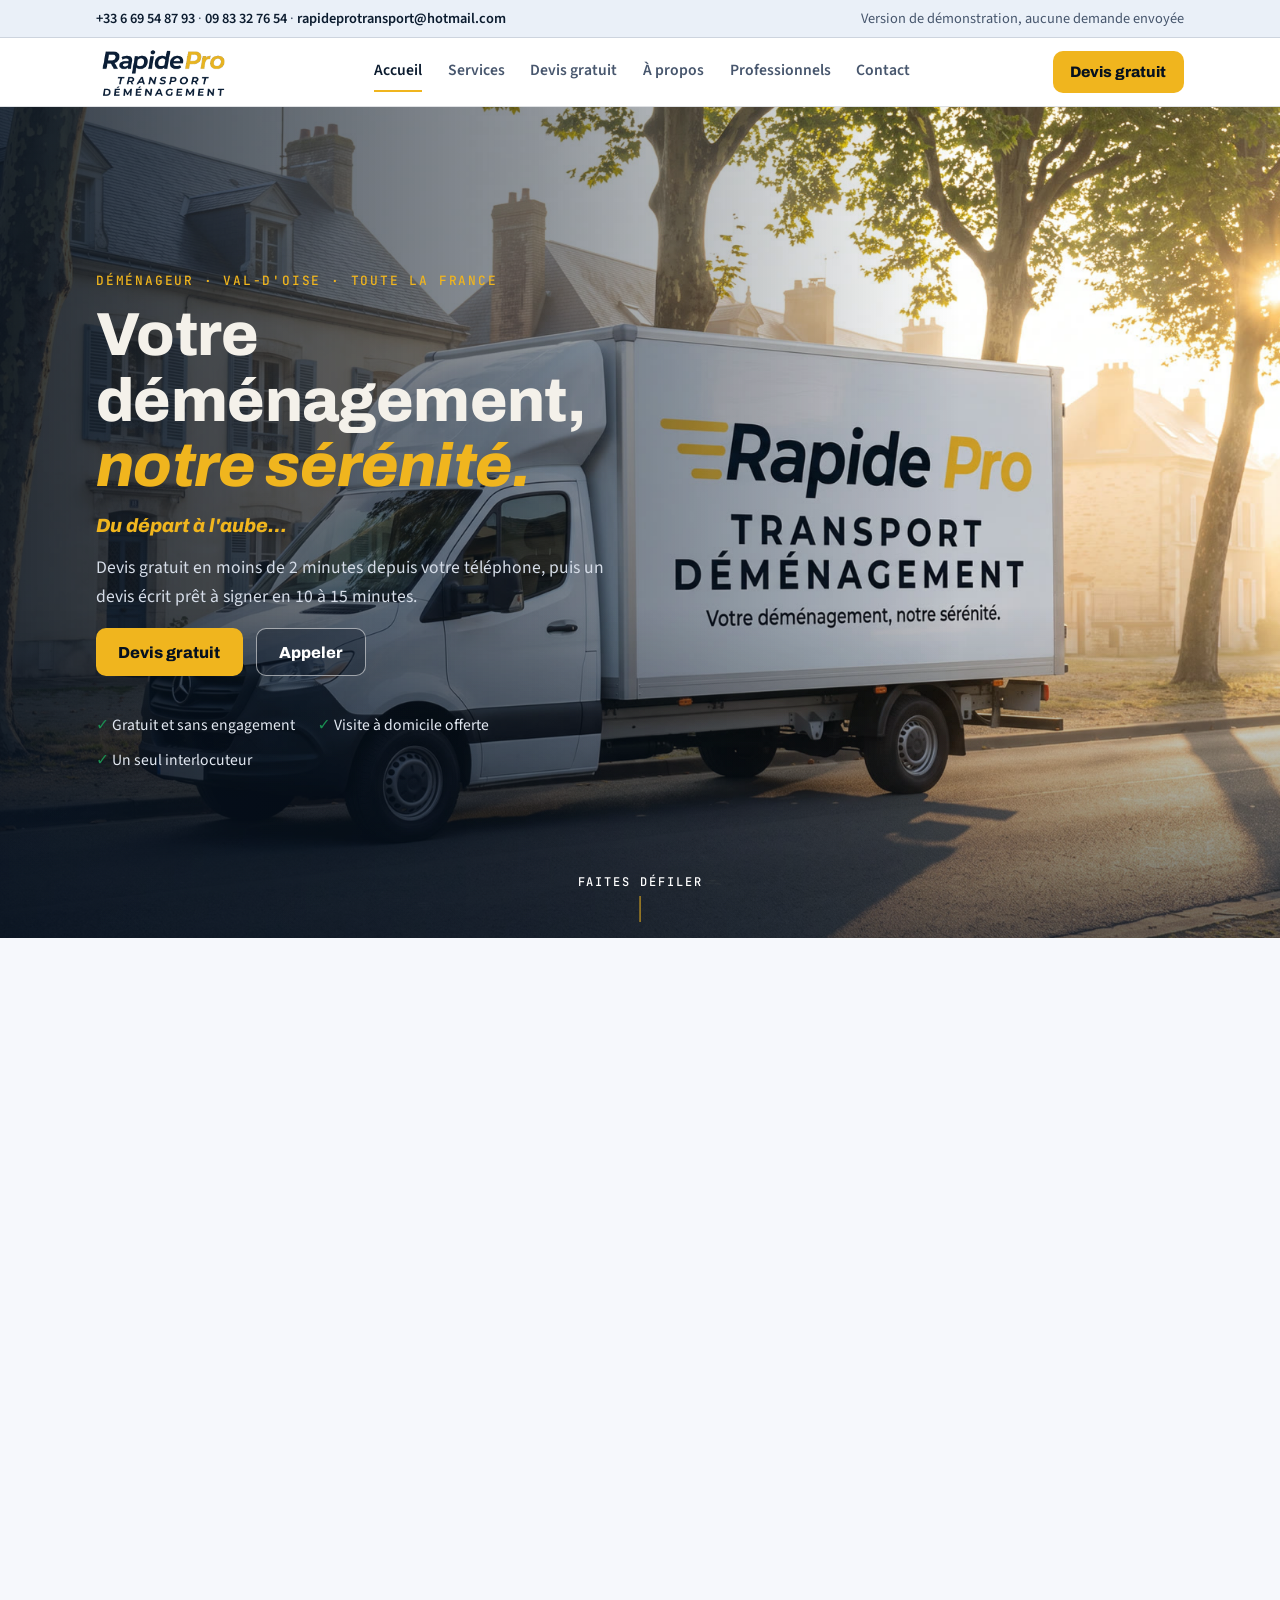
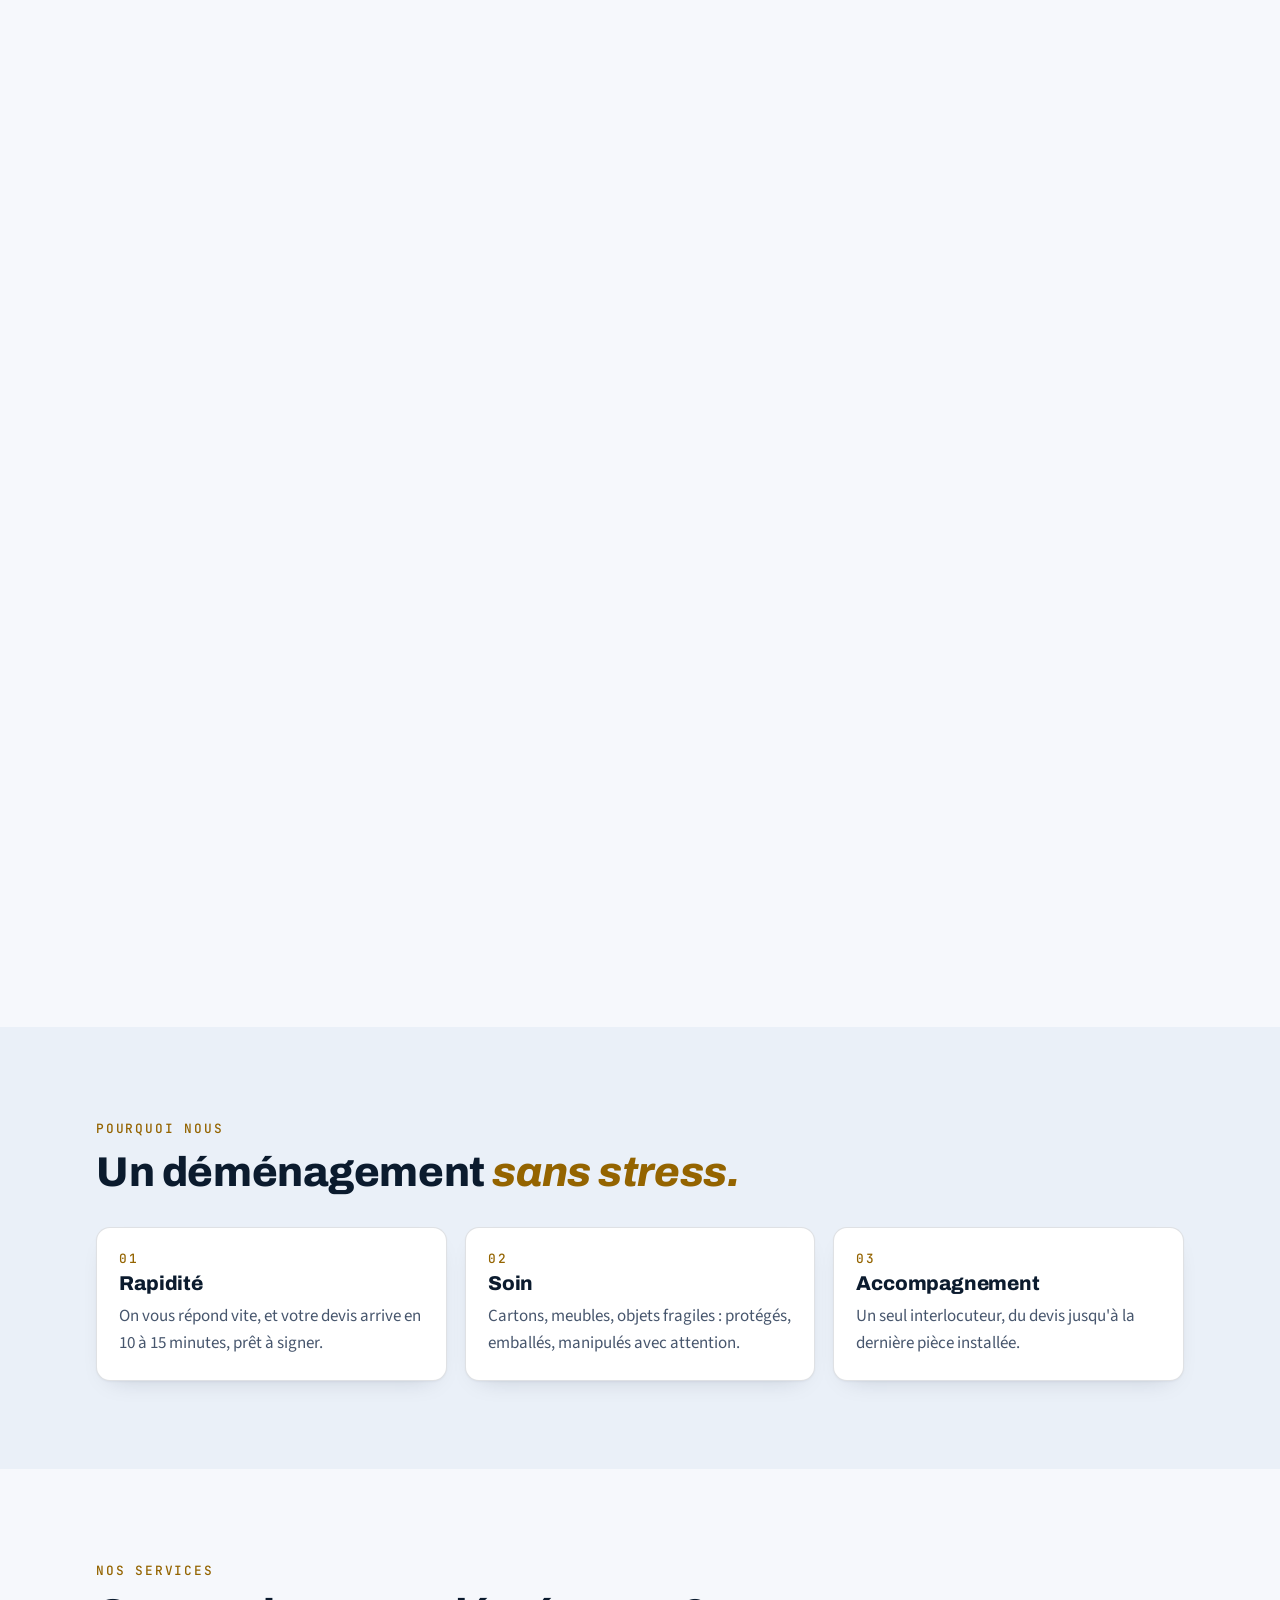
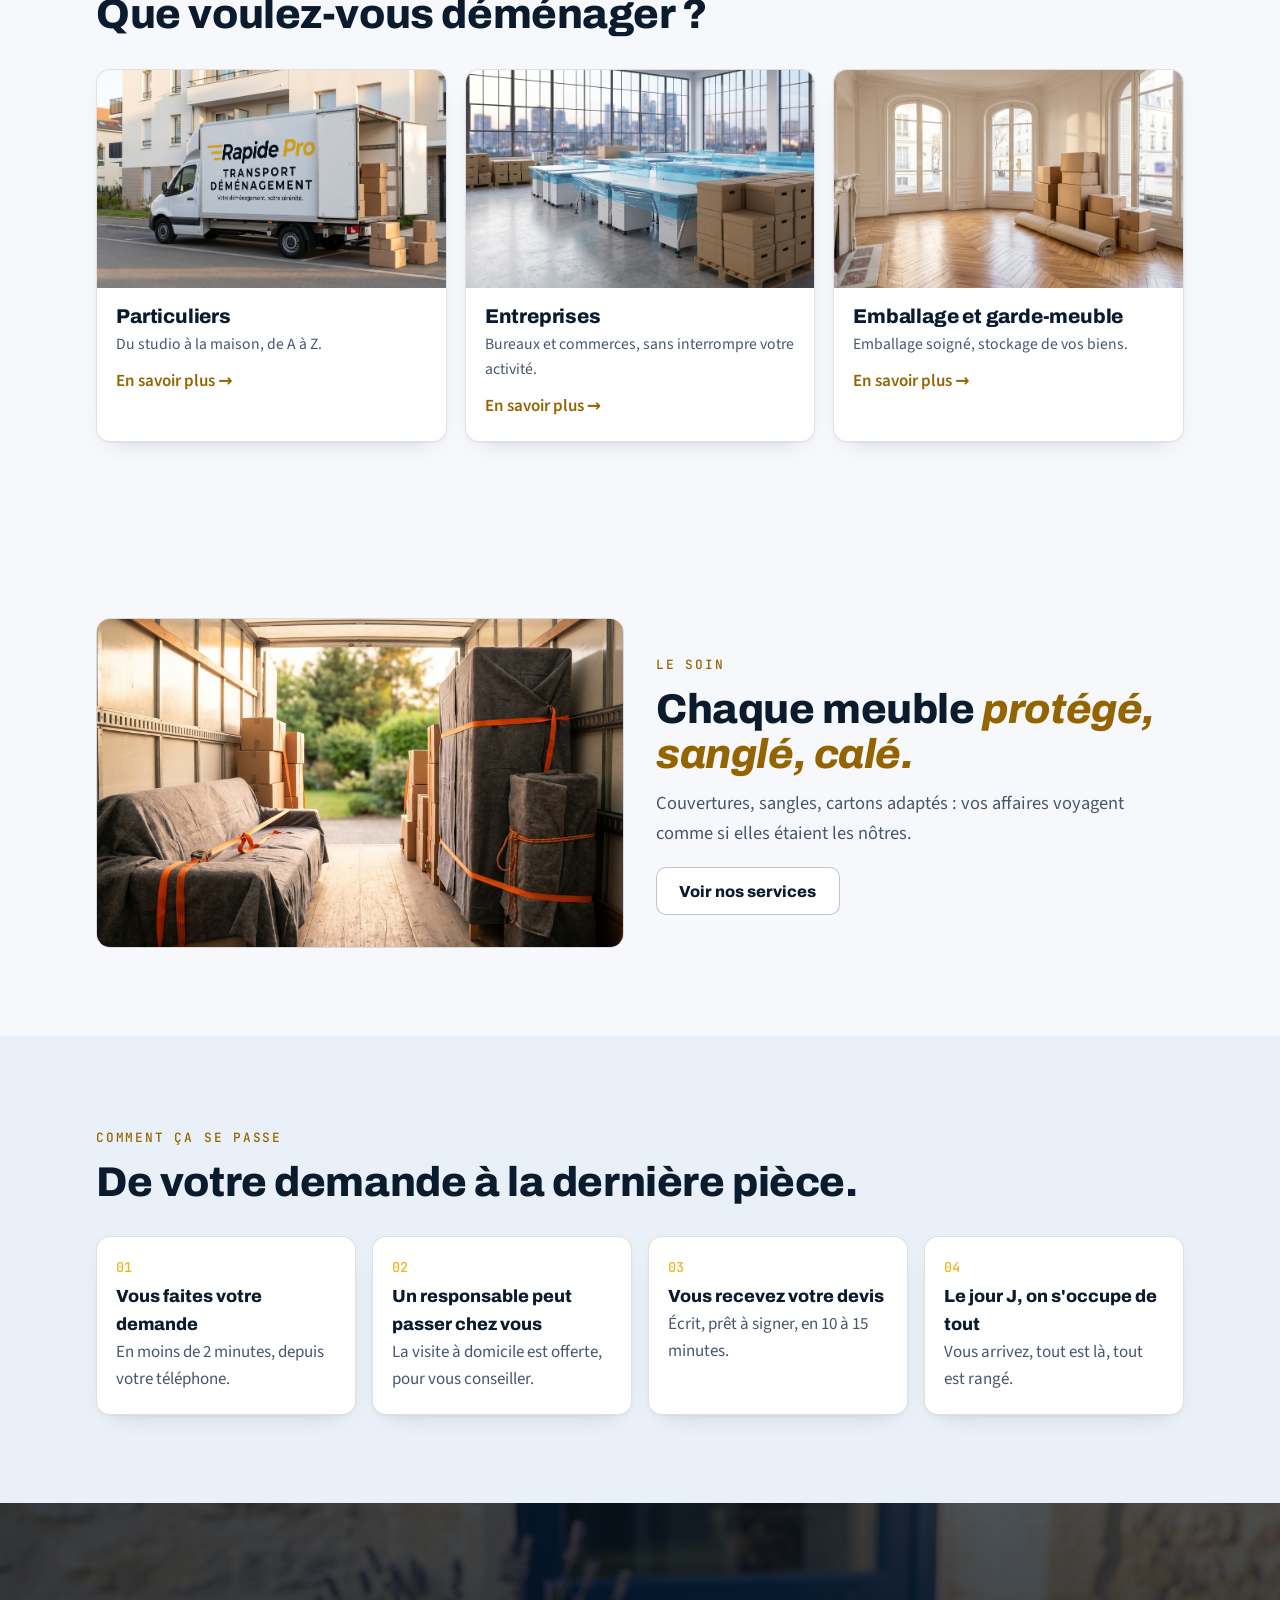
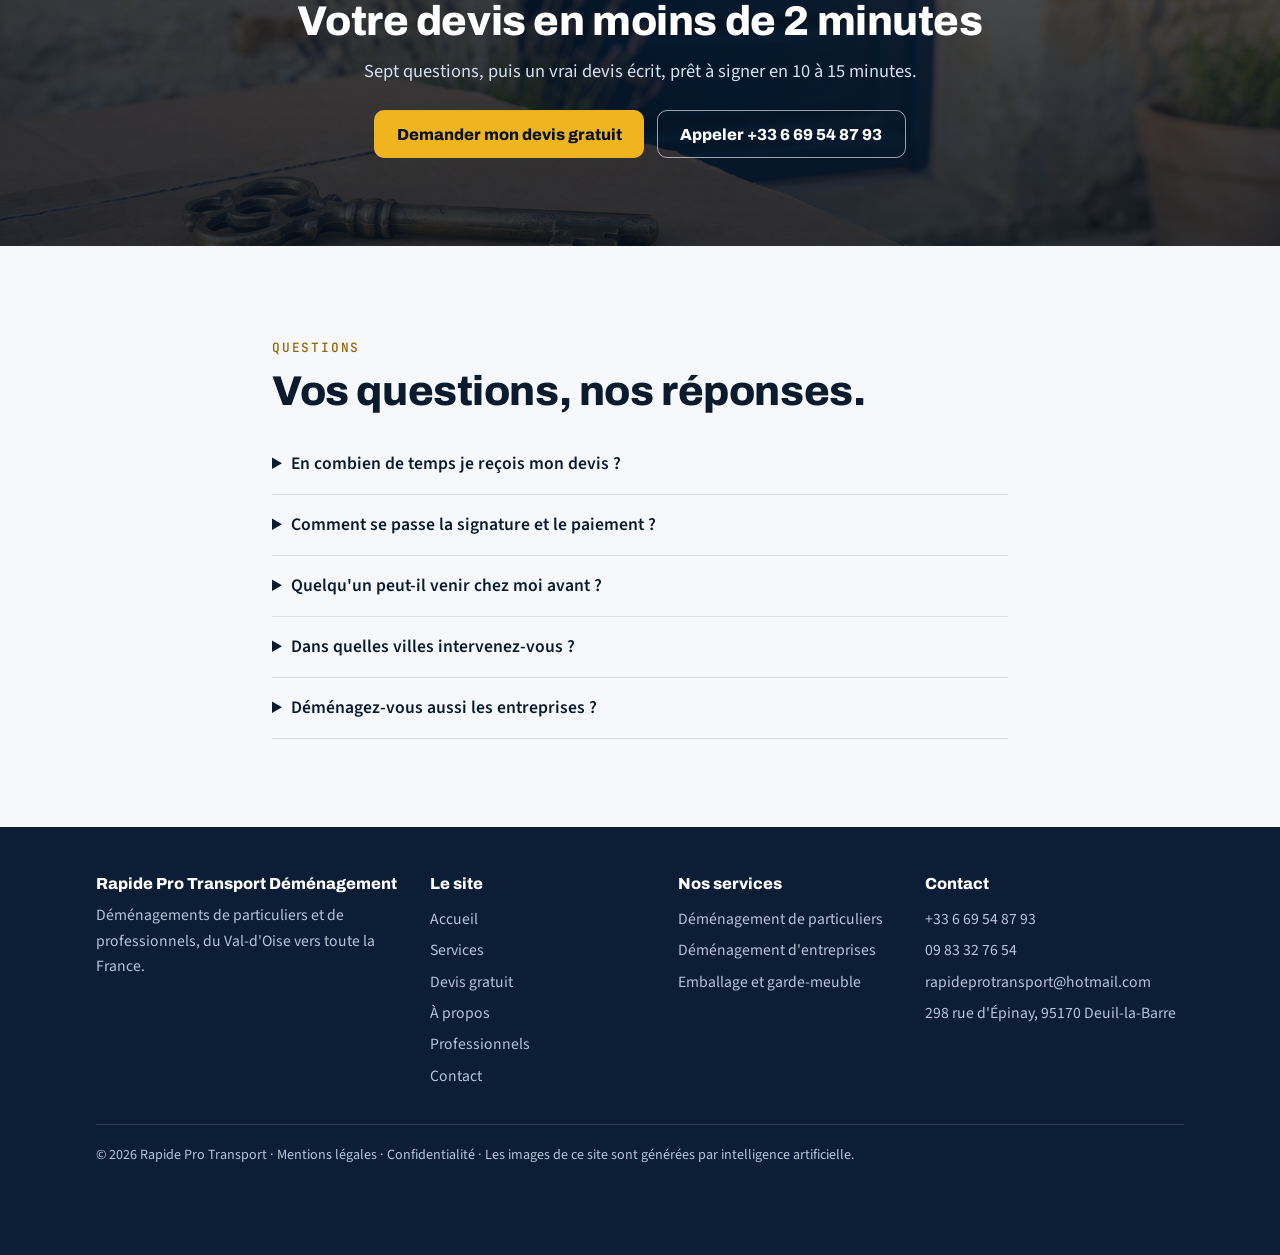
==== commit 822b1414: "Theme clair, deuxieme numero, textes juridiques prudents" ====
--- a/index.html
+++ b/index.html
@@ -17,14 +17,14 @@
 <meta property="og:image" content="https://tmohammedshaik.github.io/rapide-pro-demo-site/assets/img/arrivee.jpg">
 <link rel="preload" href="assets/fonts/archivo-latin-800-italic.woff2" as="font" type="font/woff2" crossorigin>
 <script>try{if(!matchMedia("(prefers-reduced-motion: reduce)").matches)document.documentElement.classList.add("js")}catch(e){}</script>
-<link rel="stylesheet" href="assets/site.css?v=mvqc28k4">
-<script type="application/ld+json">{"@context":"https://schema.org","@type":"MovingCompany","name":"Rapide Pro Transport Déménagement","url":"https://tmohammedshaik.github.io/rapide-pro-demo-site/","telephone":"+33 6 69 54 87 93","email":"rapideprotransport@hotmail.com","image":"https://tmohammedshaik.github.io/rapide-pro-demo-site/assets/img/arrivee.jpg","address":{"@type":"PostalAddress","streetAddress":"298 rue d'Épinay","postalCode":"95170","addressLocality":"Deuil-la-Barre","addressCountry":"FR"},"areaServed":["Île-de-France","France"],"slogan":"Votre déménagement, notre sérénité"}</script><script type="application/ld+json">{"@context":"https://schema.org","@type":"FAQPage","mainEntity":[{"@type":"Question","name":"En combien de temps je reçois mon devis ?","acceptedAnswer":{"@type":"Answer","text":"Une fois votre demande envoyée, comptez 10 à 15 minutes : on calcule, puis on vous envoie un devis écrit, prêt à signer."}},{"@type":"Question","name":"Quand dois-je payer ?","acceptedAnswer":{"@type":"Answer","text":"Si vous signez votre devis chez vous ou à distance, aucun paiement ne peut vous être demandé dans les 7 jours qui suivent la signature."}},{"@type":"Question","name":"Quelqu'un peut-il venir chez moi avant ?","acceptedAnswer":{"@type":"Answer","text":"Oui. La visite à domicile est offerte : un responsable vient, voit vos affaires et vous conseille."}},{"@type":"Question","name":"Dans quelles villes intervenez-vous ?","acceptedAnswer":{"@type":"Answer","text":"Nous sommes basés à Deuil-la-Barre, dans le Val-d'Oise (95). Nous intervenons en Île-de-France et partout en France."}},{"@type":"Question","name":"Déménagez-vous aussi les entreprises ?","acceptedAnswer":{"@type":"Answer","text":"Oui : bureaux, commerces, transferts de salariés. Voir la page Professionnels."}}]}</script>
+<link rel="stylesheet" href="assets/site.css?v=mvtxx099">
+<script type="application/ld+json">{"@context":"https://schema.org","@type":"MovingCompany","name":"Rapide Pro Transport Déménagement","url":"https://tmohammedshaik.github.io/rapide-pro-demo-site/","telephone":["+33 6 69 54 87 93","09 83 32 76 54"],"email":"rapideprotransport@hotmail.com","image":"https://tmohammedshaik.github.io/rapide-pro-demo-site/assets/img/arrivee.jpg","address":{"@type":"PostalAddress","streetAddress":"298 rue d'Épinay","postalCode":"95170","addressLocality":"Deuil-la-Barre","addressCountry":"FR"},"areaServed":["Île-de-France","France"],"slogan":"Votre déménagement, notre sérénité"}</script><script type="application/ld+json">{"@context":"https://schema.org","@type":"FAQPage","mainEntity":[{"@type":"Question","name":"En combien de temps je reçois mon devis ?","acceptedAnswer":{"@type":"Answer","text":"Une fois votre demande envoyée, comptez 10 à 15 minutes : on calcule, puis on vous envoie un devis écrit, prêt à signer."}},{"@type":"Question","name":"Comment se passe la signature et le paiement ?","acceptedAnswer":{"@type":"Answer","text":"Votre devis est écrit, accompagné des conditions générales. Les conditions de paiement y figurent noir sur blanc : vous les lisez avant de signer."}},{"@type":"Question","name":"Quelqu'un peut-il venir chez moi avant ?","acceptedAnswer":{"@type":"Answer","text":"Oui. La visite à domicile est offerte : un responsable vient, voit vos affaires et vous conseille."}},{"@type":"Question","name":"Dans quelles villes intervenez-vous ?","acceptedAnswer":{"@type":"Answer","text":"Nous sommes basés à Deuil-la-Barre, dans le Val-d'Oise (95). Nous intervenons en Île-de-France et partout en France."}},{"@type":"Question","name":"Déménagez-vous aussi les entreprises ?","acceptedAnswer":{"@type":"Answer","text":"Oui : bureaux, commerces, transferts de salariés. Voir la page Professionnels."}}]}</script>
 </head>
 <body data-demo>
 <a class="skip" href="#main">Aller au contenu</a>
-<div class="bar-top"><div class="wrap"><span><a href="tel:+33669548793">+33 6 69 54 87 93</a><span class="mail"> · <a href="mailto:rapideprotransport@hotmail.com">rapideprotransport@hotmail.com</a></span></span><span class="zone">Version de démonstration, aucune demande envoyée</span></div></div>
+<div class="bar-top"><div class="wrap"><span><a href="tel:+33669548793">+33 6 69 54 87 93</a> · <a href="tel:+33983327654" class="tel2">09 83 32 76 54</a><span class="mail"> · <a href="mailto:rapideprotransport@hotmail.com">rapideprotransport@hotmail.com</a></span></span><span class="zone">Version de démonstration, aucune demande envoyée</span></div></div>
 <header class="top"><div class="wrap">
-  <a class="logo" href="./" aria-label="Rapide Pro Transport Déménagement, accueil"><img src="assets/img/logo.png" width="148" height="56" alt="Rapide Pro Transport Déménagement"></a>
+  <a class="logo" href="./" aria-label="Rapide Pro Transport Déménagement, accueil"><img src="assets/img/logo-clair.png" width="135" height="51" alt="Rapide Pro Transport Déménagement"></a>
   <button class="burger" aria-expanded="false" aria-controls="nav">Menu</button>
   <nav class="main" id="nav" aria-label="Navigation principale"><a href="./" aria-current="page">Accueil</a><a href="services.html">Services</a><a href="devis.html">Devis gratuit</a><a href="a-propos.html">À propos</a><a href="collaborer.html">Professionnels</a><a href="contact.html">Contact</a></nav>
   <a class="btn sm" href="devis.html">Devis gratuit</a>
@@ -85,7 +85,7 @@
 <section><div class="wrap narrow">
   <span class="borne">Questions</span>
   <h2>Vos questions, nos réponses.</h2>
-  <div style="margin-top:1.2rem"><details><summary>En combien de temps je reçois mon devis ?</summary><p>Une fois votre demande envoyée, comptez 10 à 15 minutes : on calcule, puis on vous envoie un devis écrit, prêt à signer.</p></details><details><summary>Quand dois-je payer ?</summary><p>Si vous signez votre devis chez vous ou à distance, aucun paiement ne peut vous être demandé dans les 7 jours qui suivent la signature.</p></details><details><summary>Quelqu'un peut-il venir chez moi avant ?</summary><p>Oui. La visite à domicile est offerte : un responsable vient, voit vos affaires et vous conseille.</p></details><details><summary>Dans quelles villes intervenez-vous ?</summary><p>Nous sommes basés à Deuil-la-Barre, dans le Val-d'Oise (95). Nous intervenons en Île-de-France et partout en France.</p></details><details><summary>Déménagez-vous aussi les entreprises ?</summary><p>Oui : bureaux, commerces, transferts de salariés. Voir la page <a href="collaborer.html">Professionnels</a>.</p></details></div>
+  <div style="margin-top:1.2rem"><details><summary>En combien de temps je reçois mon devis ?</summary><p>Une fois votre demande envoyée, comptez 10 à 15 minutes : on calcule, puis on vous envoie un devis écrit, prêt à signer.</p></details><details><summary>Comment se passe la signature et le paiement ?</summary><p>Votre devis est écrit, accompagné des conditions générales. Les conditions de paiement y figurent noir sur blanc : vous les lisez avant de signer.</p></details><details><summary>Quelqu'un peut-il venir chez moi avant ?</summary><p>Oui. La visite à domicile est offerte : un responsable vient, voit vos affaires et vous conseille.</p></details><details><summary>Dans quelles villes intervenez-vous ?</summary><p>Nous sommes basés à Deuil-la-Barre, dans le Val-d'Oise (95). Nous intervenons en Île-de-France et partout en France.</p></details><details><summary>Déménagez-vous aussi les entreprises ?</summary><p>Oui : bureaux, commerces, transferts de salariés. Voir la page <a href="collaborer.html">Professionnels</a>.</p></details></div>
 </div></section>
 </main>
 <footer><div class="wrap">
@@ -93,11 +93,11 @@
     <div><h4>Rapide Pro Transport Déménagement</h4><p>Déménagements de particuliers et de professionnels, du Val-d'Oise vers toute la France.</p></div>
     <div><h4>Le site</h4><ul><li><a href="./">Accueil</a></li><li><a href="services.html">Services</a></li><li><a href="devis.html">Devis gratuit</a></li><li><a href="a-propos.html">À propos</a></li><li><a href="collaborer.html">Professionnels</a></li><li><a href="contact.html">Contact</a></li></ul></div>
     <div><h4>Nos services</h4><ul><li><a href="services.html#particuliers">Déménagement de particuliers</a></li><li><a href="services.html#professionnels">Déménagement d'entreprises</a></li><li><a href="services.html#complementaires">Emballage et garde-meuble</a></li></ul></div>
-    <div><h4>Contact</h4><ul><li><a href="tel:+33669548793">+33 6 69 54 87 93</a></li><li><a href="mailto:rapideprotransport@hotmail.com">rapideprotransport@hotmail.com</a></li><li>298 rue d'Épinay, 95170 Deuil-la-Barre</li></ul></div>
+    <div><h4>Contact</h4><ul><li><a href="tel:+33669548793">+33 6 69 54 87 93</a></li><li><a href="tel:+33983327654">09 83 32 76 54</a></li><li><a href="mailto:rapideprotransport@hotmail.com">rapideprotransport@hotmail.com</a></li><li>298 rue d'Épinay, 95170 Deuil-la-Barre</li></ul></div>
   </div>
   <p class="legal">© 2026 Rapide Pro Transport · <a href="mentions-legales.html">Mentions légales</a> · <a href="confidentialite.html">Confidentialité</a> · Les images de ce site sont générées par intelligence artificielle.</p>
 </div></footer>
-<div class="sticky" id="sticky"><a class="btn" href="devis.html">Devis gratuit</a><a class="btn ghost" style="background:#06111F" href="tel:+33669548793" aria-label="Appeler">Appeler</a></div>
-<script src="assets/site.js?v=mvqc28k4" defer></script>
+<div class="sticky" id="sticky"><a class="btn" href="devis.html">Devis gratuit</a><a class="btn ghost" style="background:#fff" href="tel:+33669548793" aria-label="Appeler">Appeler</a></div>
+<script src="assets/site.js?v=mvtxx099" defer></script>
 </body>
 </html>
--- a/assets/site.css
+++ b/assets/site.css
@@ -197,3 +197,46 @@
   .cap{height:2.8rem}
 }
 @media (max-height:560px){.intro-copy .lead,.intro-copy .ticks{display:none}.cue{display:none!important}}
+
+/* thème clair : fond blanc cassé, le bleu nuit ne reste que sur le pied de page et sur les photos */
+:root{--canvas:#F6F8FC;--panel:#FFFFFF;--text-primary:#0B1B2E;--text-secondary:#47566D;--line:rgba(11,27,46,.13);--ok:#1B8F52;--gold-ink:#946400;--navy:#0B1E36;--tint:#EAF0F8}
+body{background:var(--canvas)}
+.bar-top{background:var(--tint);border-bottom:1px solid var(--line)}
+.bar-top .wrap{color:var(--text-secondary)}
+.bar-top a{color:var(--text-primary)}
+header.top{background:rgba(255,255,255,.95);border-bottom:1px solid var(--line)}
+.logo img{border-radius:0;height:3.2rem}
+nav.main a:hover,nav.main a[aria-current]{color:var(--text-primary)}
+.burger{background:#fff}
+.borne{color:var(--gold-ink)}
+h1 em,h2 em{color:var(--gold-ink)}
+.svc span.more{color:var(--gold-ink)}
+section.alt{background:var(--tint)}
+.card,.svc a,.steps li,.formcard,.facts{background:#fff;box-shadow:0 1px 2px rgba(11,27,46,.04),0 10px 24px -16px rgba(11,27,46,.25)}
+section.alt .card,section.alt .steps li{background:#fff}
+.pagehead{background:radial-gradient(900px 400px at 85% 0,rgba(30,79,163,.10),transparent 60%),var(--canvas)}
+.hero{background:var(--canvas)}
+.btn.ghost{background:#fff;color:var(--text-primary);border:1.5px solid rgba(11,27,46,.25)}
+.btn.ghost:hover{border-color:var(--gold-ink);background:#FFF8E6}
+input[type=text],input[type=tel],input[type=email],input[type=number],input[type=date],select,textarea,.choice span,.items button{background:#fff;color:var(--text-primary)}
+.truck .box,.progress .barx{background:#E4EAF3}
+.err{color:#C62828}
+/* sur les photos : texte clair */
+.intro{color:#F4F1EA}
+.intro-copy .borne,.intro h1 em,.cap{color:var(--accent)}
+.intro .btn.ghost{background:rgba(6,17,31,.35);color:#fff;border-color:rgba(255,255,255,.55)}
+.intro .btn.ghost:hover{background:rgba(6,17,31,.6);border-color:var(--accent)}
+.intro .ticks{color:#E3E9F2}
+.shade{background:linear-gradient(90deg,rgba(6,17,31,.82) 0%,rgba(6,17,31,.45) 42%,rgba(6,17,31,0) 75%),linear-gradient(0deg,rgba(6,17,31,.6),rgba(6,17,31,0) 40%)}
+@media (max-aspect-ratio:1/1){.shade{background:linear-gradient(0deg,rgba(6,17,31,.9) 0%,rgba(6,17,31,.72) 40%,rgba(6,17,31,.12) 70%,rgba(6,17,31,0) 100%)}}
+.band-cta{color:#fff}
+.band-cta h2{color:#fff}
+.band-cta .btn.ghost{background:transparent;color:#fff;border-color:rgba(255,255,255,.6)}
+.band-cta .btn.ghost:hover{background:rgba(255,255,255,.12);border-color:#fff}
+footer{background:var(--navy);color:#B9C4D6;border-top:0}
+footer h4{color:#fff}
+footer a:hover{color:var(--accent)}
+footer .legal{border-top-color:rgba(255,255,255,.15)}
+.sticky .btn.ghost{background:#fff!important}
+
+.svc img,.split img{height:auto}
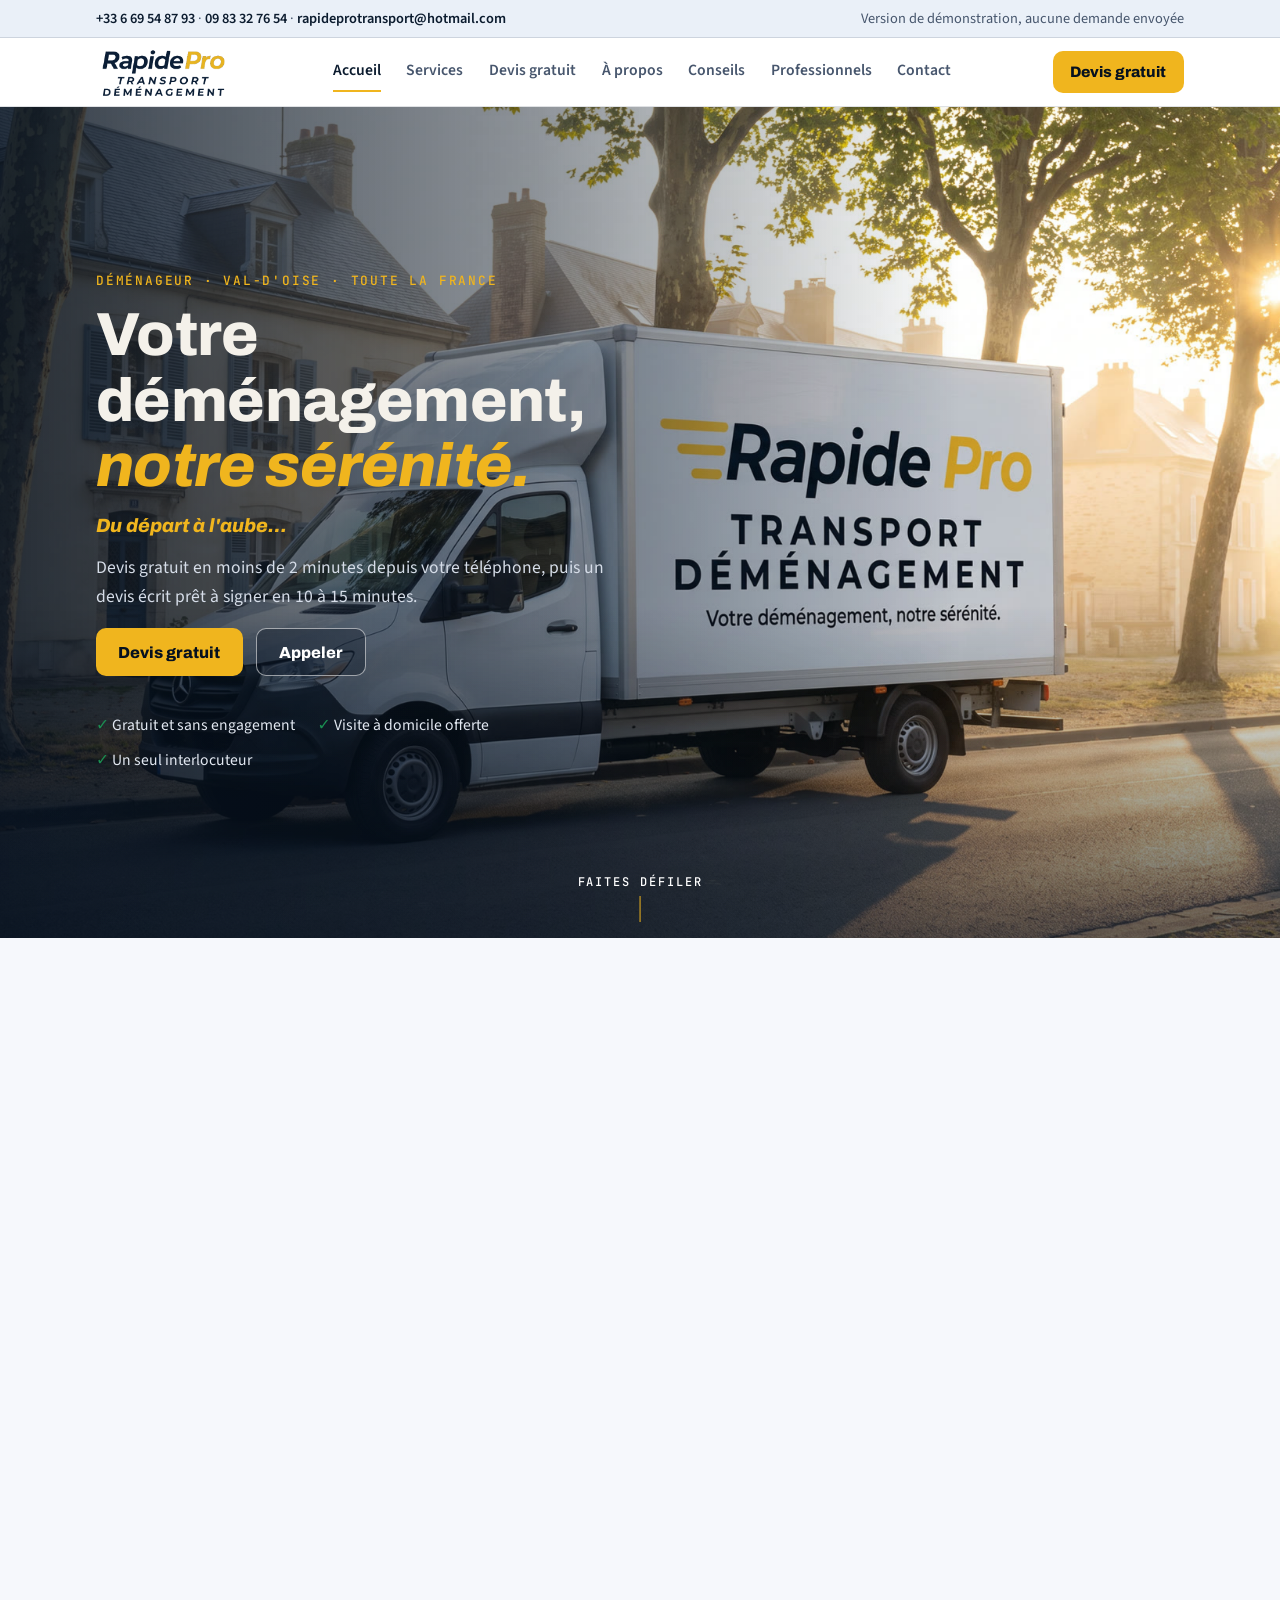
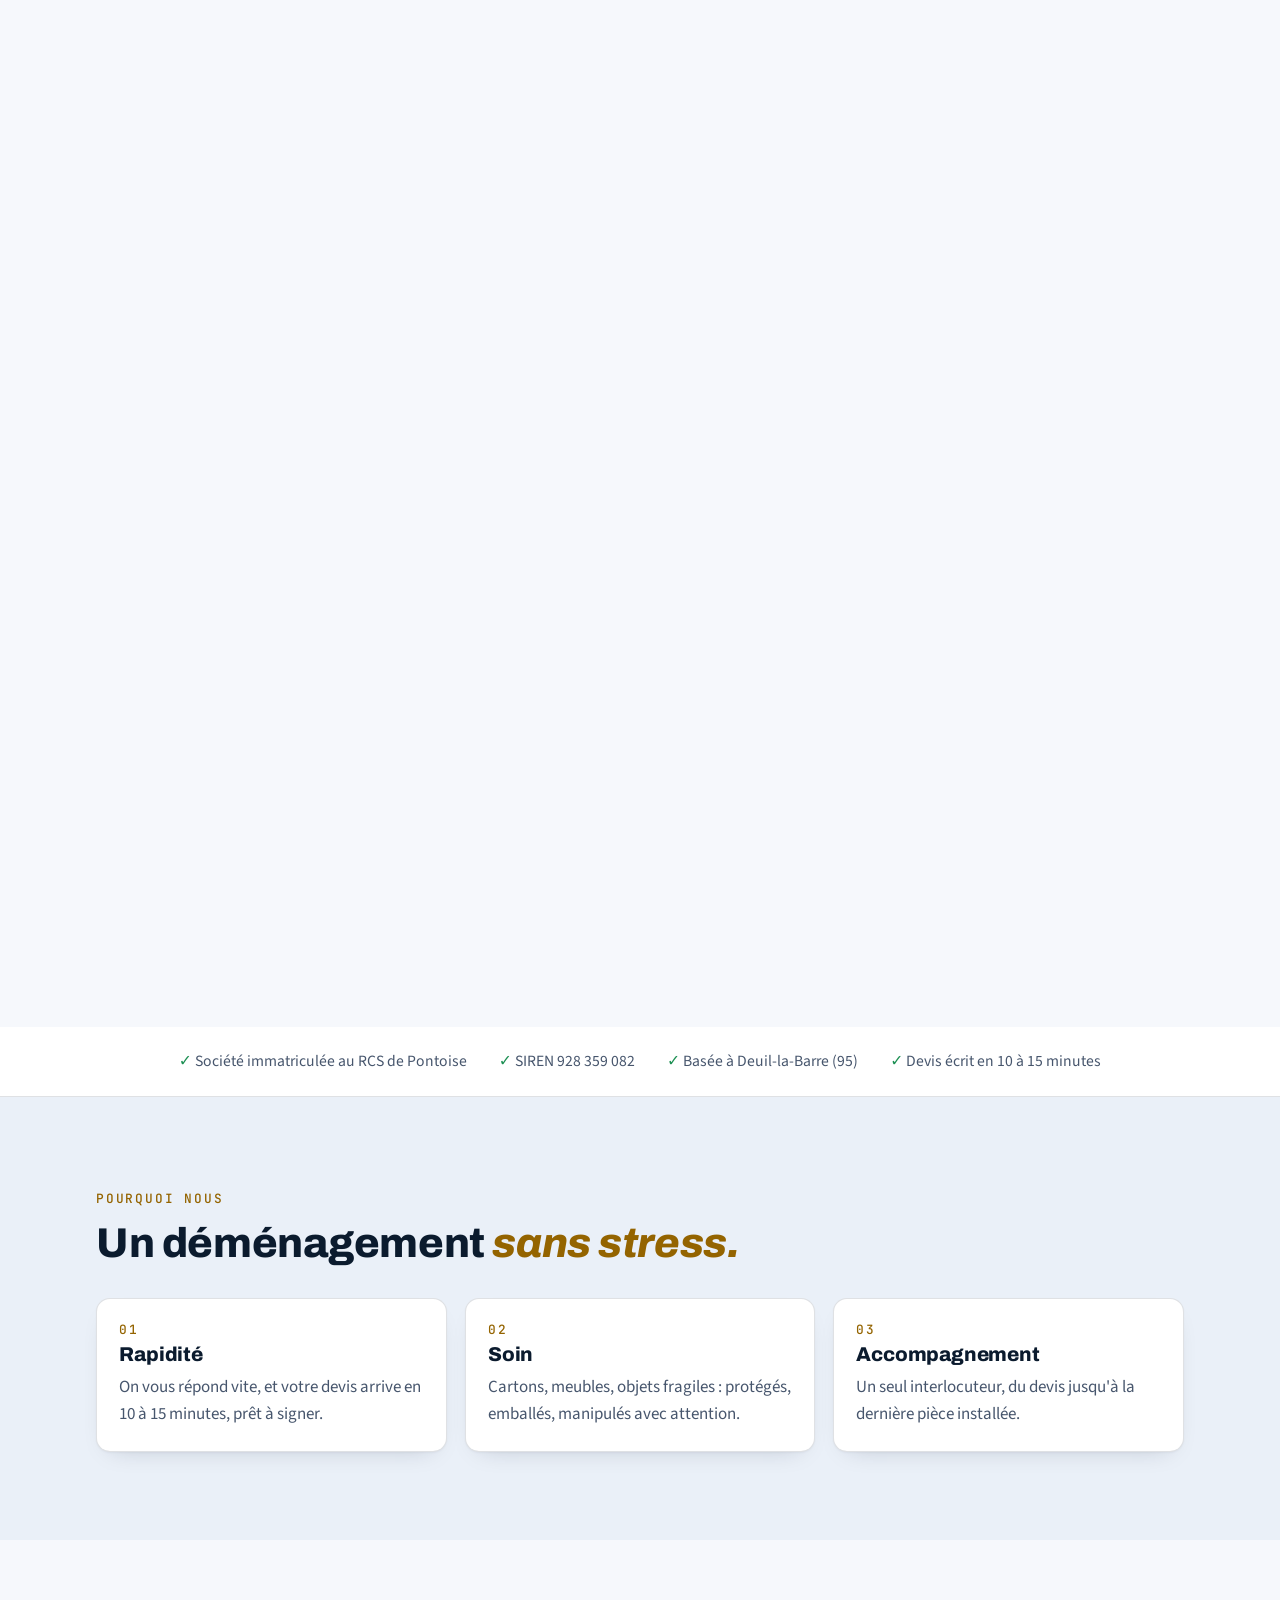
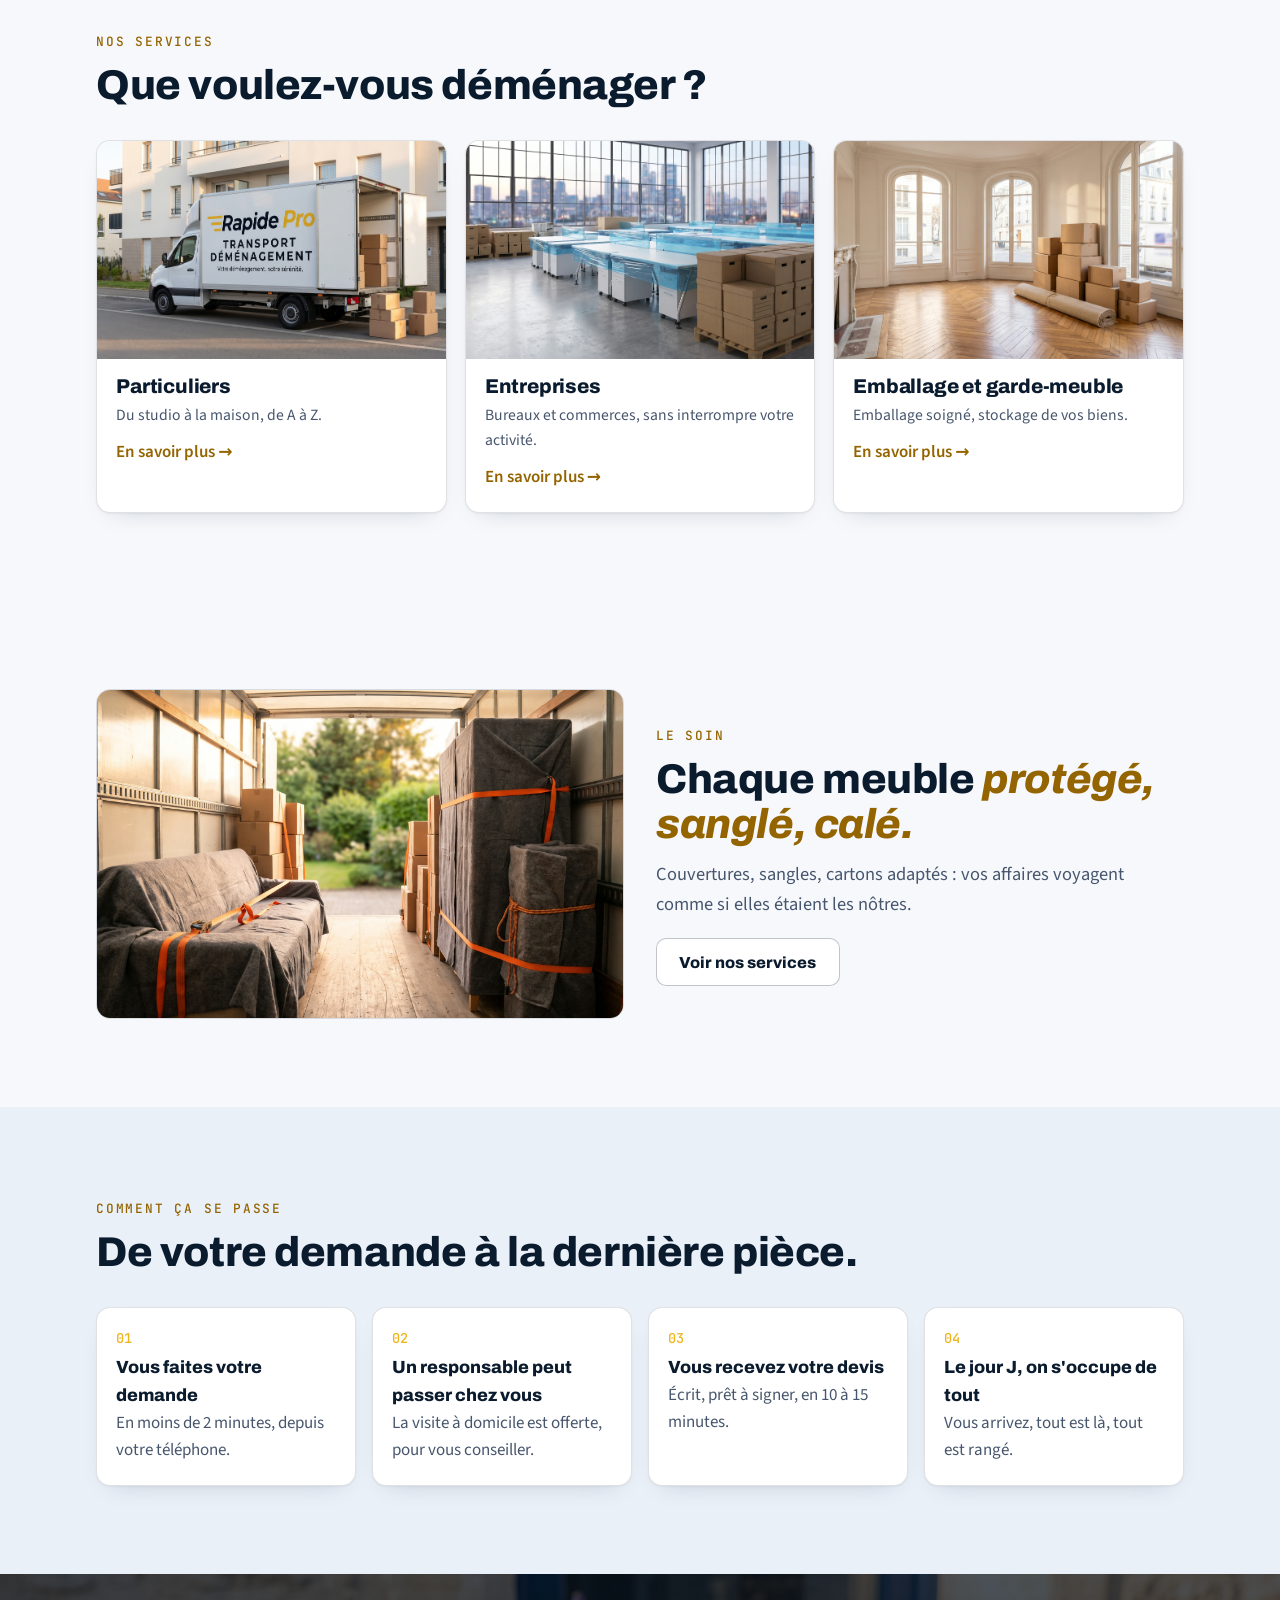
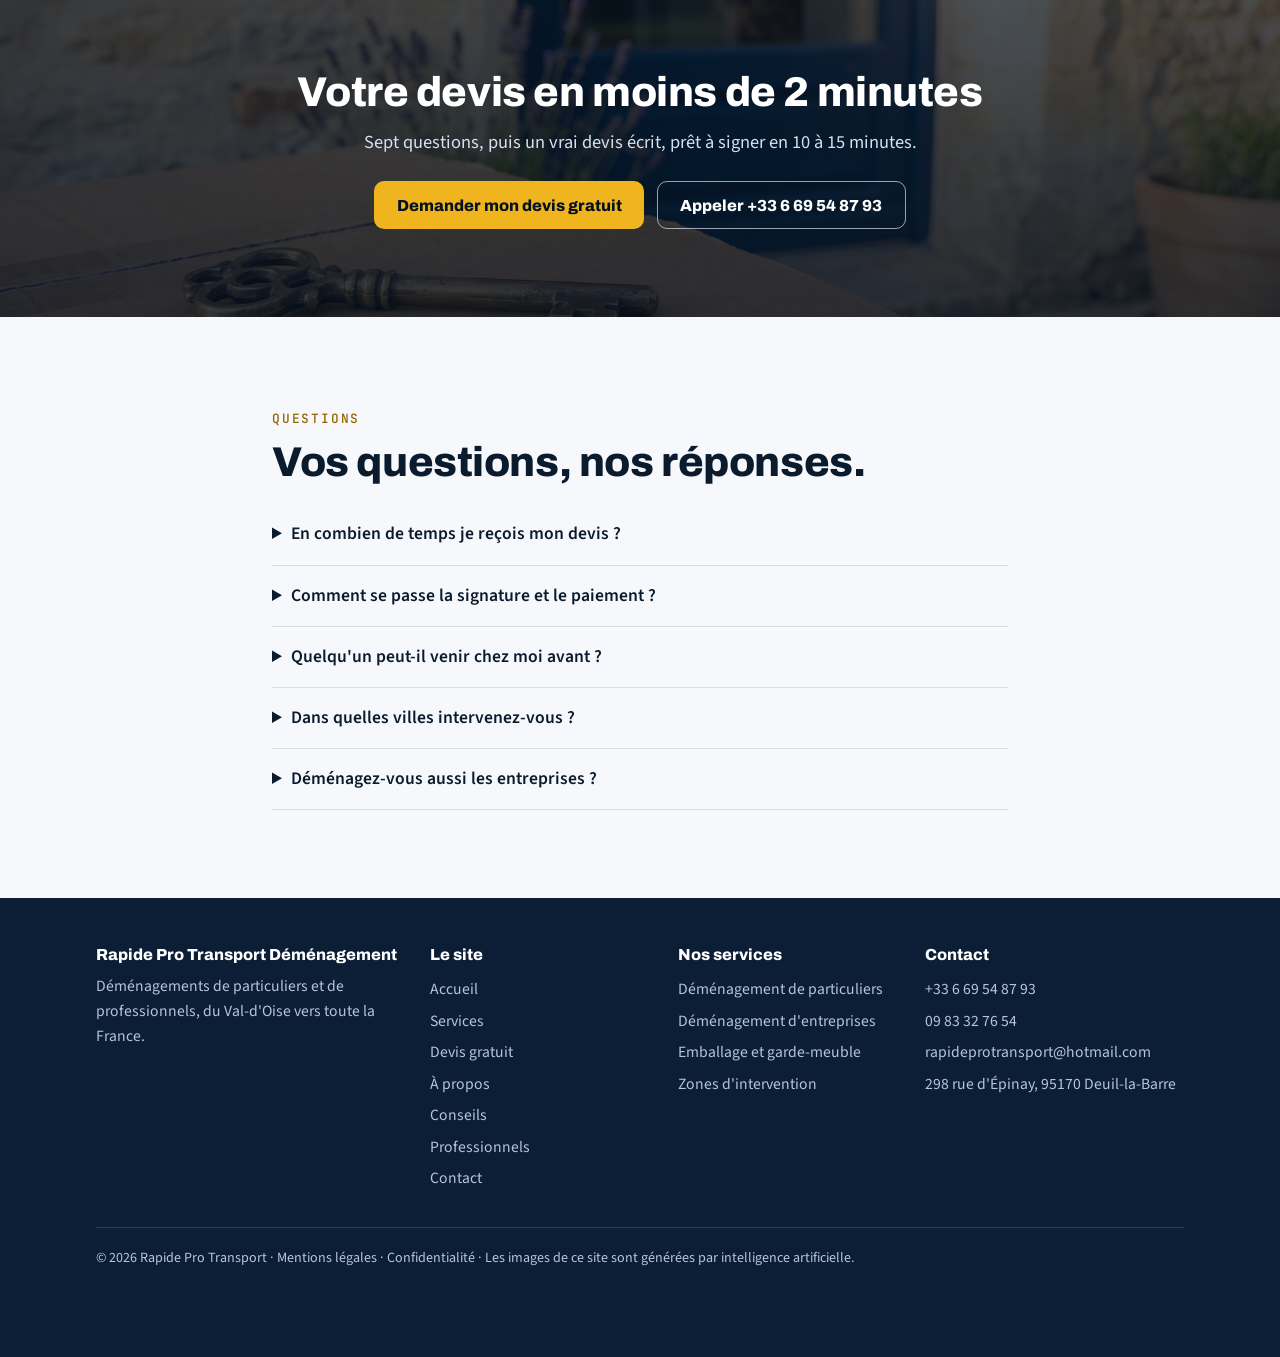
==== commit 2c0fbe38: "Mentions legales completes, zones, conseils, bande de confiance" ====
--- a/index.html
+++ b/index.html
@@ -17,8 +17,8 @@
 <meta property="og:image" content="https://tmohammedshaik.github.io/rapide-pro-demo-site/assets/img/arrivee.jpg">
 <link rel="preload" href="assets/fonts/archivo-latin-800-italic.woff2" as="font" type="font/woff2" crossorigin>
 <script>try{if(!matchMedia("(prefers-reduced-motion: reduce)").matches)document.documentElement.classList.add("js")}catch(e){}</script>
-<link rel="stylesheet" href="assets/site.css?v=mvtxx099">
-<script type="application/ld+json">{"@context":"https://schema.org","@type":"MovingCompany","name":"Rapide Pro Transport Déménagement","url":"https://tmohammedshaik.github.io/rapide-pro-demo-site/","telephone":["+33 6 69 54 87 93","09 83 32 76 54"],"email":"rapideprotransport@hotmail.com","image":"https://tmohammedshaik.github.io/rapide-pro-demo-site/assets/img/arrivee.jpg","address":{"@type":"PostalAddress","streetAddress":"298 rue d'Épinay","postalCode":"95170","addressLocality":"Deuil-la-Barre","addressCountry":"FR"},"areaServed":["Île-de-France","France"],"slogan":"Votre déménagement, notre sérénité"}</script><script type="application/ld+json">{"@context":"https://schema.org","@type":"FAQPage","mainEntity":[{"@type":"Question","name":"En combien de temps je reçois mon devis ?","acceptedAnswer":{"@type":"Answer","text":"Une fois votre demande envoyée, comptez 10 à 15 minutes : on calcule, puis on vous envoie un devis écrit, prêt à signer."}},{"@type":"Question","name":"Comment se passe la signature et le paiement ?","acceptedAnswer":{"@type":"Answer","text":"Votre devis est écrit, accompagné des conditions générales. Les conditions de paiement y figurent noir sur blanc : vous les lisez avant de signer."}},{"@type":"Question","name":"Quelqu'un peut-il venir chez moi avant ?","acceptedAnswer":{"@type":"Answer","text":"Oui. La visite à domicile est offerte : un responsable vient, voit vos affaires et vous conseille."}},{"@type":"Question","name":"Dans quelles villes intervenez-vous ?","acceptedAnswer":{"@type":"Answer","text":"Nous sommes basés à Deuil-la-Barre, dans le Val-d'Oise (95). Nous intervenons en Île-de-France et partout en France."}},{"@type":"Question","name":"Déménagez-vous aussi les entreprises ?","acceptedAnswer":{"@type":"Answer","text":"Oui : bureaux, commerces, transferts de salariés. Voir la page Professionnels."}}]}</script>
+<link rel="stylesheet" href="assets/site.css?v=mvtyxekh">
+<script type="application/ld+json">{"@context":"https://schema.org","@type":"MovingCompany","name":"Rapide Pro Transport Déménagement","url":"https://tmohammedshaik.github.io/rapide-pro-demo-site/","telephone":["+33 6 69 54 87 93","09 83 32 76 54"],"vatID":"FR66928359082","taxID":"928 359 082","foundingDate":"2024-04-24","email":"rapideprotransport@hotmail.com","image":"https://tmohammedshaik.github.io/rapide-pro-demo-site/assets/img/arrivee.jpg","address":{"@type":"PostalAddress","streetAddress":"298 rue d'Épinay","postalCode":"95170","addressLocality":"Deuil-la-Barre","addressCountry":"FR"},"areaServed":["Île-de-France","France"],"slogan":"Votre déménagement, notre sérénité"}</script><script type="application/ld+json">{"@context":"https://schema.org","@type":"FAQPage","mainEntity":[{"@type":"Question","name":"En combien de temps je reçois mon devis ?","acceptedAnswer":{"@type":"Answer","text":"Une fois votre demande envoyée, comptez 10 à 15 minutes : on calcule, puis on vous envoie un devis écrit, prêt à signer."}},{"@type":"Question","name":"Comment se passe la signature et le paiement ?","acceptedAnswer":{"@type":"Answer","text":"Votre devis est écrit, accompagné des conditions générales. Les conditions de paiement y figurent noir sur blanc : vous les lisez avant de signer."}},{"@type":"Question","name":"Quelqu'un peut-il venir chez moi avant ?","acceptedAnswer":{"@type":"Answer","text":"Oui. La visite à domicile est offerte : un responsable vient, voit vos affaires et vous conseille."}},{"@type":"Question","name":"Dans quelles villes intervenez-vous ?","acceptedAnswer":{"@type":"Answer","text":"Nous sommes basés à Deuil-la-Barre, dans le Val-d'Oise (95). Nous intervenons en Île-de-France et partout en France."}},{"@type":"Question","name":"Déménagez-vous aussi les entreprises ?","acceptedAnswer":{"@type":"Answer","text":"Oui : bureaux, commerces, transferts de salariés. Voir la page Professionnels."}}]}</script>
 </head>
 <body data-demo>
 <a class="skip" href="#main">Aller au contenu</a>
@@ -26,7 +26,7 @@
 <header class="top"><div class="wrap">
   <a class="logo" href="./" aria-label="Rapide Pro Transport Déménagement, accueil"><img src="assets/img/logo-clair.png" width="135" height="51" alt="Rapide Pro Transport Déménagement"></a>
   <button class="burger" aria-expanded="false" aria-controls="nav">Menu</button>
-  <nav class="main" id="nav" aria-label="Navigation principale"><a href="./" aria-current="page">Accueil</a><a href="services.html">Services</a><a href="devis.html">Devis gratuit</a><a href="a-propos.html">À propos</a><a href="collaborer.html">Professionnels</a><a href="contact.html">Contact</a></nav>
+  <nav class="main" id="nav" aria-label="Navigation principale"><a href="./" aria-current="page">Accueil</a><a href="services.html">Services</a><a href="devis.html">Devis gratuit</a><a href="a-propos.html">À propos</a><a href="conseils.html">Conseils</a><a href="collaborer.html">Professionnels</a><a href="contact.html">Contact</a></nav>
   <a class="btn sm" href="devis.html">Devis gratuit</a>
 </div></header>
 <main id="main">
@@ -46,6 +46,8 @@
     <div class="cue" aria-hidden="true">Faites défiler</div>
   </div>
 </section>
+
+<section style="padding:1.4rem 0;background:#fff;border-bottom:1px solid var(--line)"><div class="wrap"><ul class="ticks" style="margin:0;justify-content:center;gap:.5rem 2rem"><li>Société immatriculée au RCS de Pontoise</li><li>SIREN 928 359 082</li><li>Basée à Deuil-la-Barre (95)</li><li>Devis écrit en 10 à 15 minutes</li></ul></div></section>
 
 <section class="alt"><div class="wrap">
   <span class="borne">Pourquoi nous</span>
@@ -91,13 +93,13 @@
 <footer><div class="wrap">
   <div class="grid">
     <div><h4>Rapide Pro Transport Déménagement</h4><p>Déménagements de particuliers et de professionnels, du Val-d'Oise vers toute la France.</p></div>
-    <div><h4>Le site</h4><ul><li><a href="./">Accueil</a></li><li><a href="services.html">Services</a></li><li><a href="devis.html">Devis gratuit</a></li><li><a href="a-propos.html">À propos</a></li><li><a href="collaborer.html">Professionnels</a></li><li><a href="contact.html">Contact</a></li></ul></div>
-    <div><h4>Nos services</h4><ul><li><a href="services.html#particuliers">Déménagement de particuliers</a></li><li><a href="services.html#professionnels">Déménagement d'entreprises</a></li><li><a href="services.html#complementaires">Emballage et garde-meuble</a></li></ul></div>
+    <div><h4>Le site</h4><ul><li><a href="./">Accueil</a></li><li><a href="services.html">Services</a></li><li><a href="devis.html">Devis gratuit</a></li><li><a href="a-propos.html">À propos</a></li><li><a href="conseils.html">Conseils</a></li><li><a href="collaborer.html">Professionnels</a></li><li><a href="contact.html">Contact</a></li></ul></div>
+    <div><h4>Nos services</h4><ul><li><a href="services.html#particuliers">Déménagement de particuliers</a></li><li><a href="services.html#professionnels">Déménagement d'entreprises</a></li><li><a href="services.html#complementaires">Emballage et garde-meuble</a></li><li><a href="zones.html">Zones d'intervention</a></li></ul></div>
     <div><h4>Contact</h4><ul><li><a href="tel:+33669548793">+33 6 69 54 87 93</a></li><li><a href="tel:+33983327654">09 83 32 76 54</a></li><li><a href="mailto:rapideprotransport@hotmail.com">rapideprotransport@hotmail.com</a></li><li>298 rue d'Épinay, 95170 Deuil-la-Barre</li></ul></div>
   </div>
   <p class="legal">© 2026 Rapide Pro Transport · <a href="mentions-legales.html">Mentions légales</a> · <a href="confidentialite.html">Confidentialité</a> · Les images de ce site sont générées par intelligence artificielle.</p>
 </div></footer>
 <div class="sticky" id="sticky"><a class="btn" href="devis.html">Devis gratuit</a><a class="btn ghost" style="background:#fff" href="tel:+33669548793" aria-label="Appeler">Appeler</a></div>
-<script src="assets/site.js?v=mvtxx099" defer></script>
+<script src="assets/site.js?v=mvtyxekh" defer></script>
 </body>
 </html>
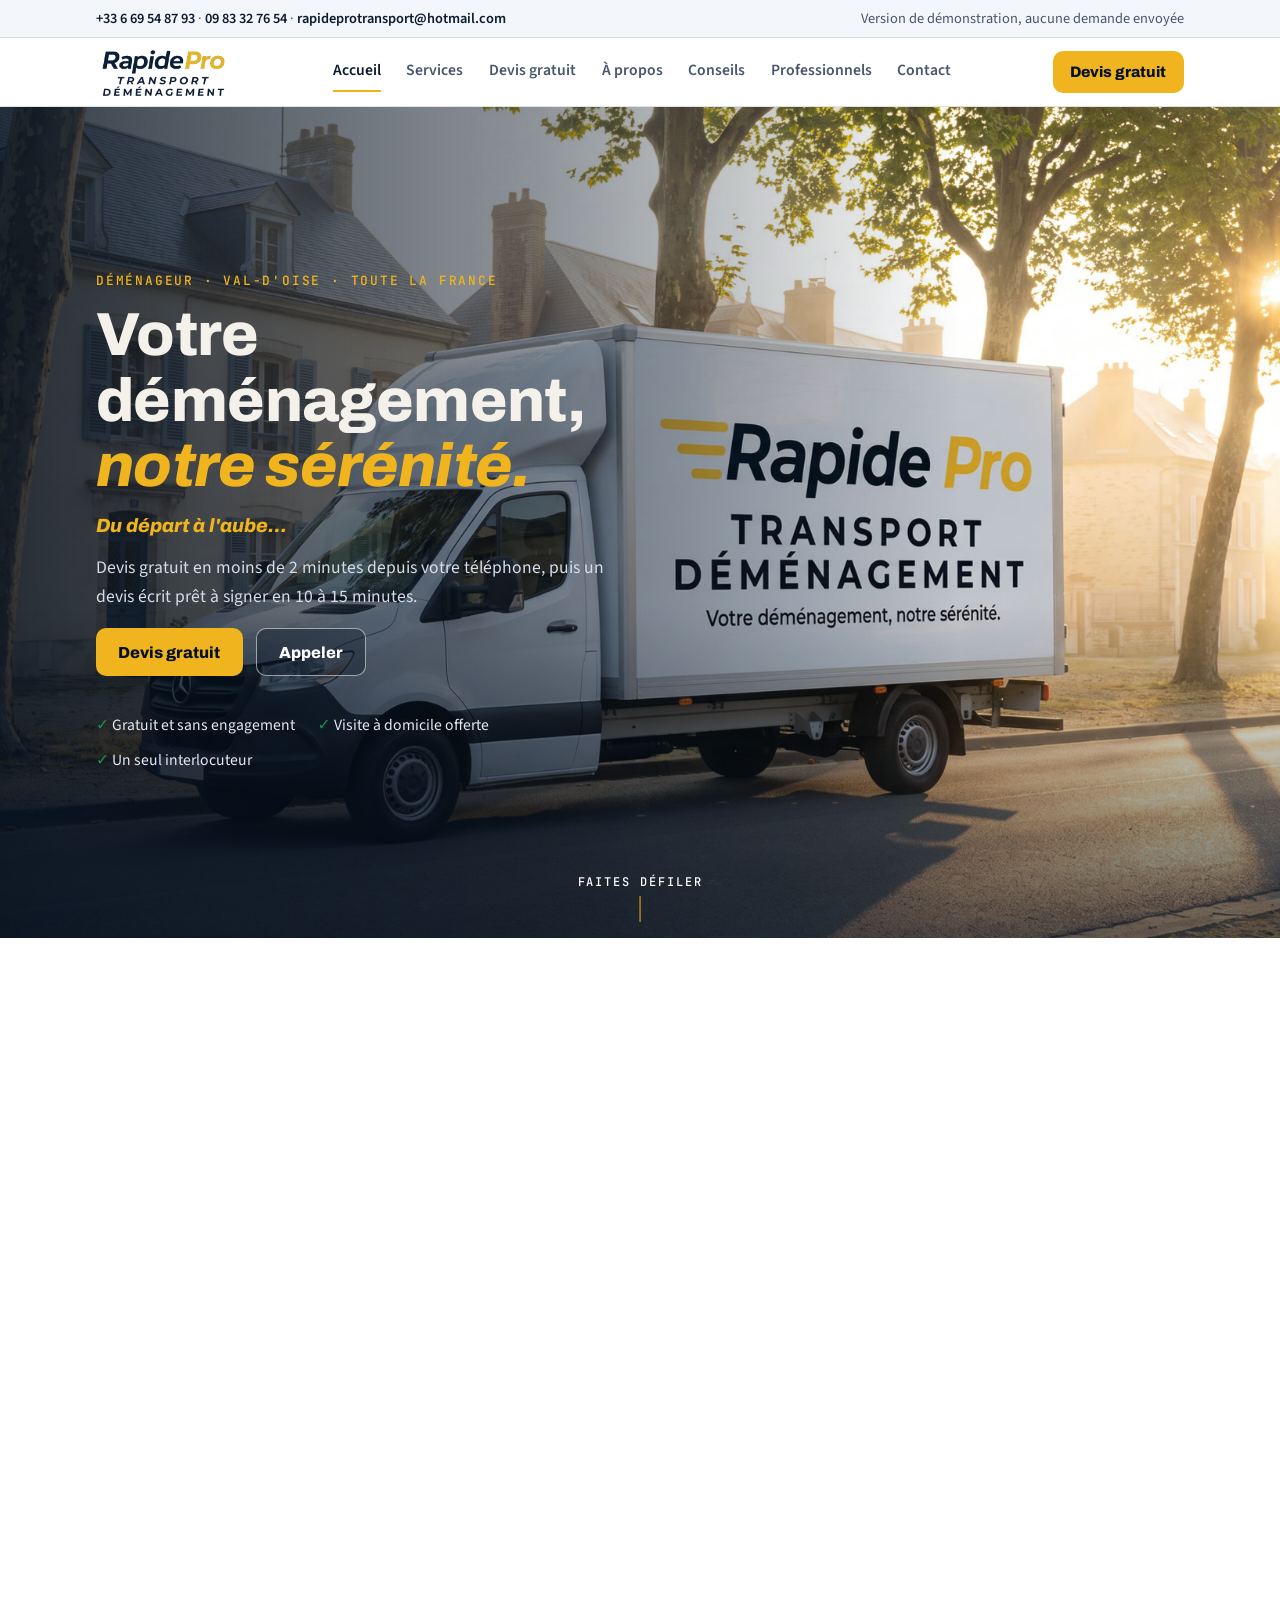
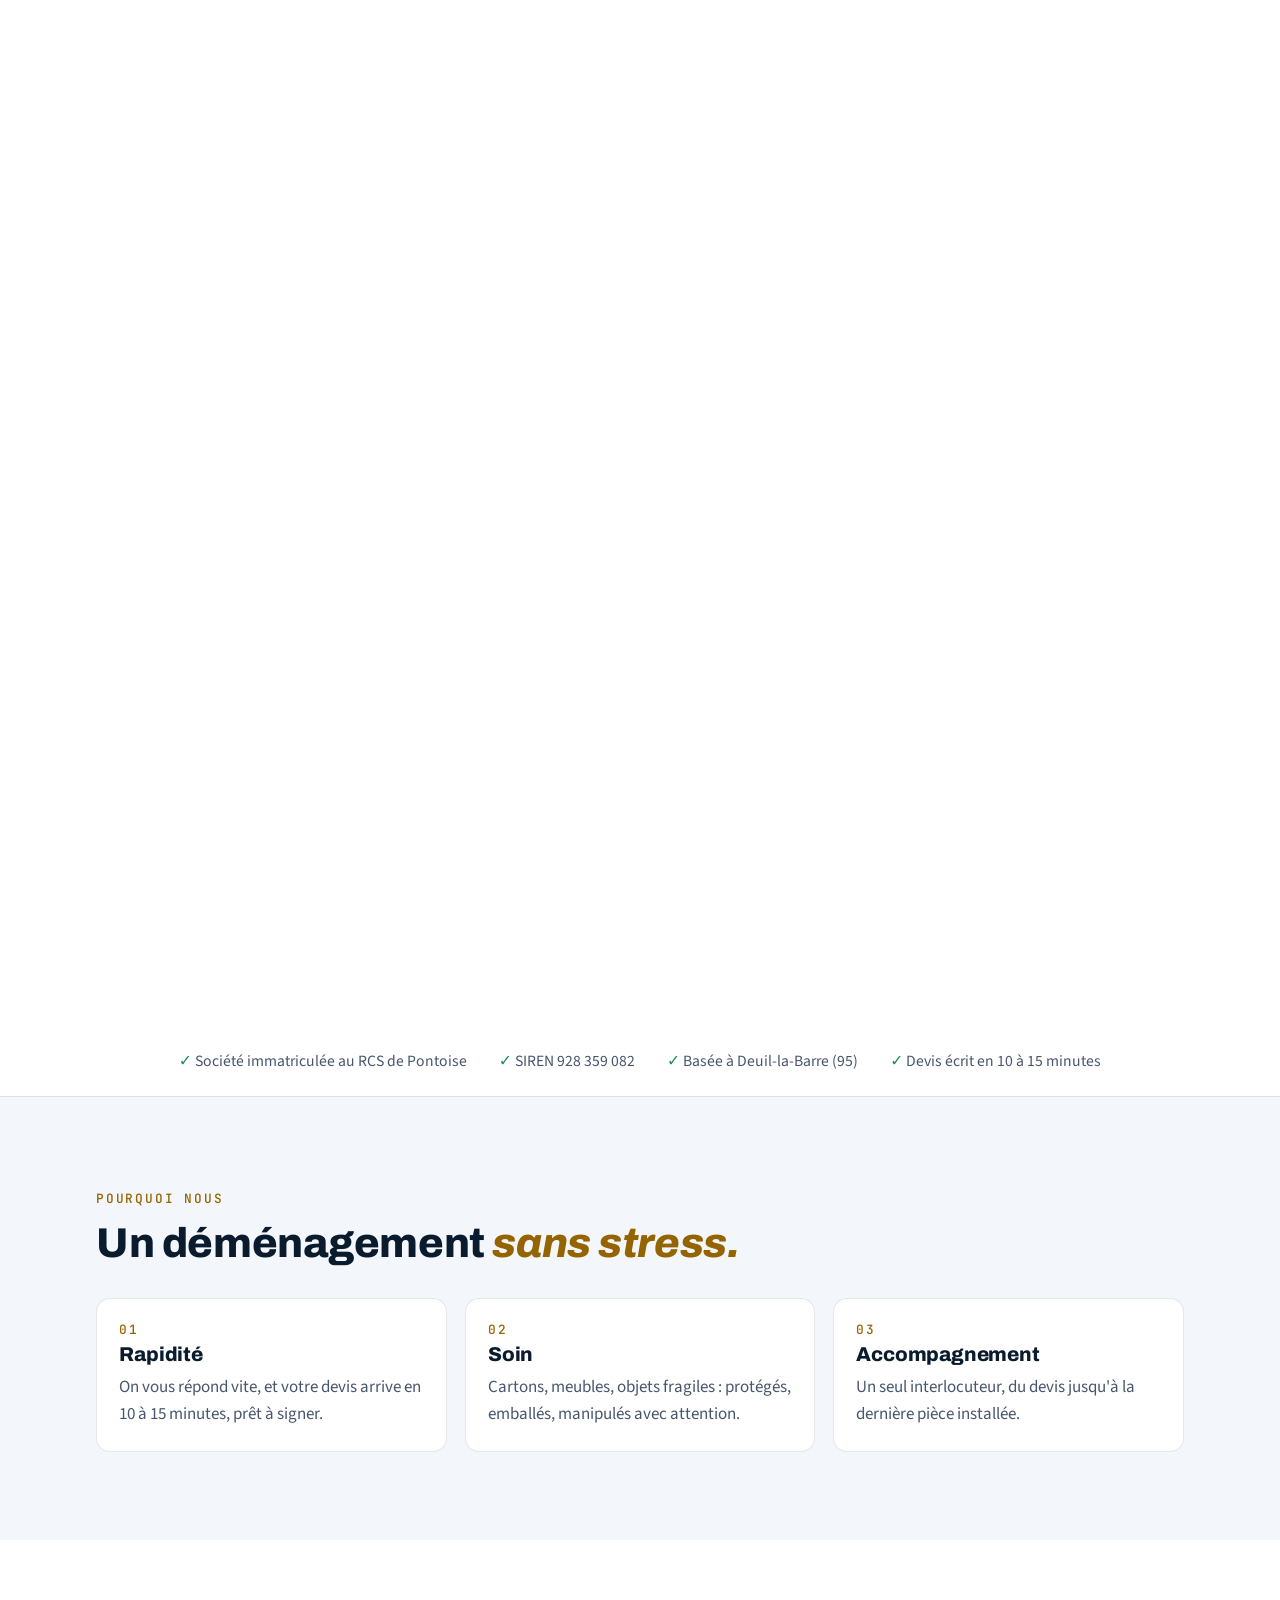
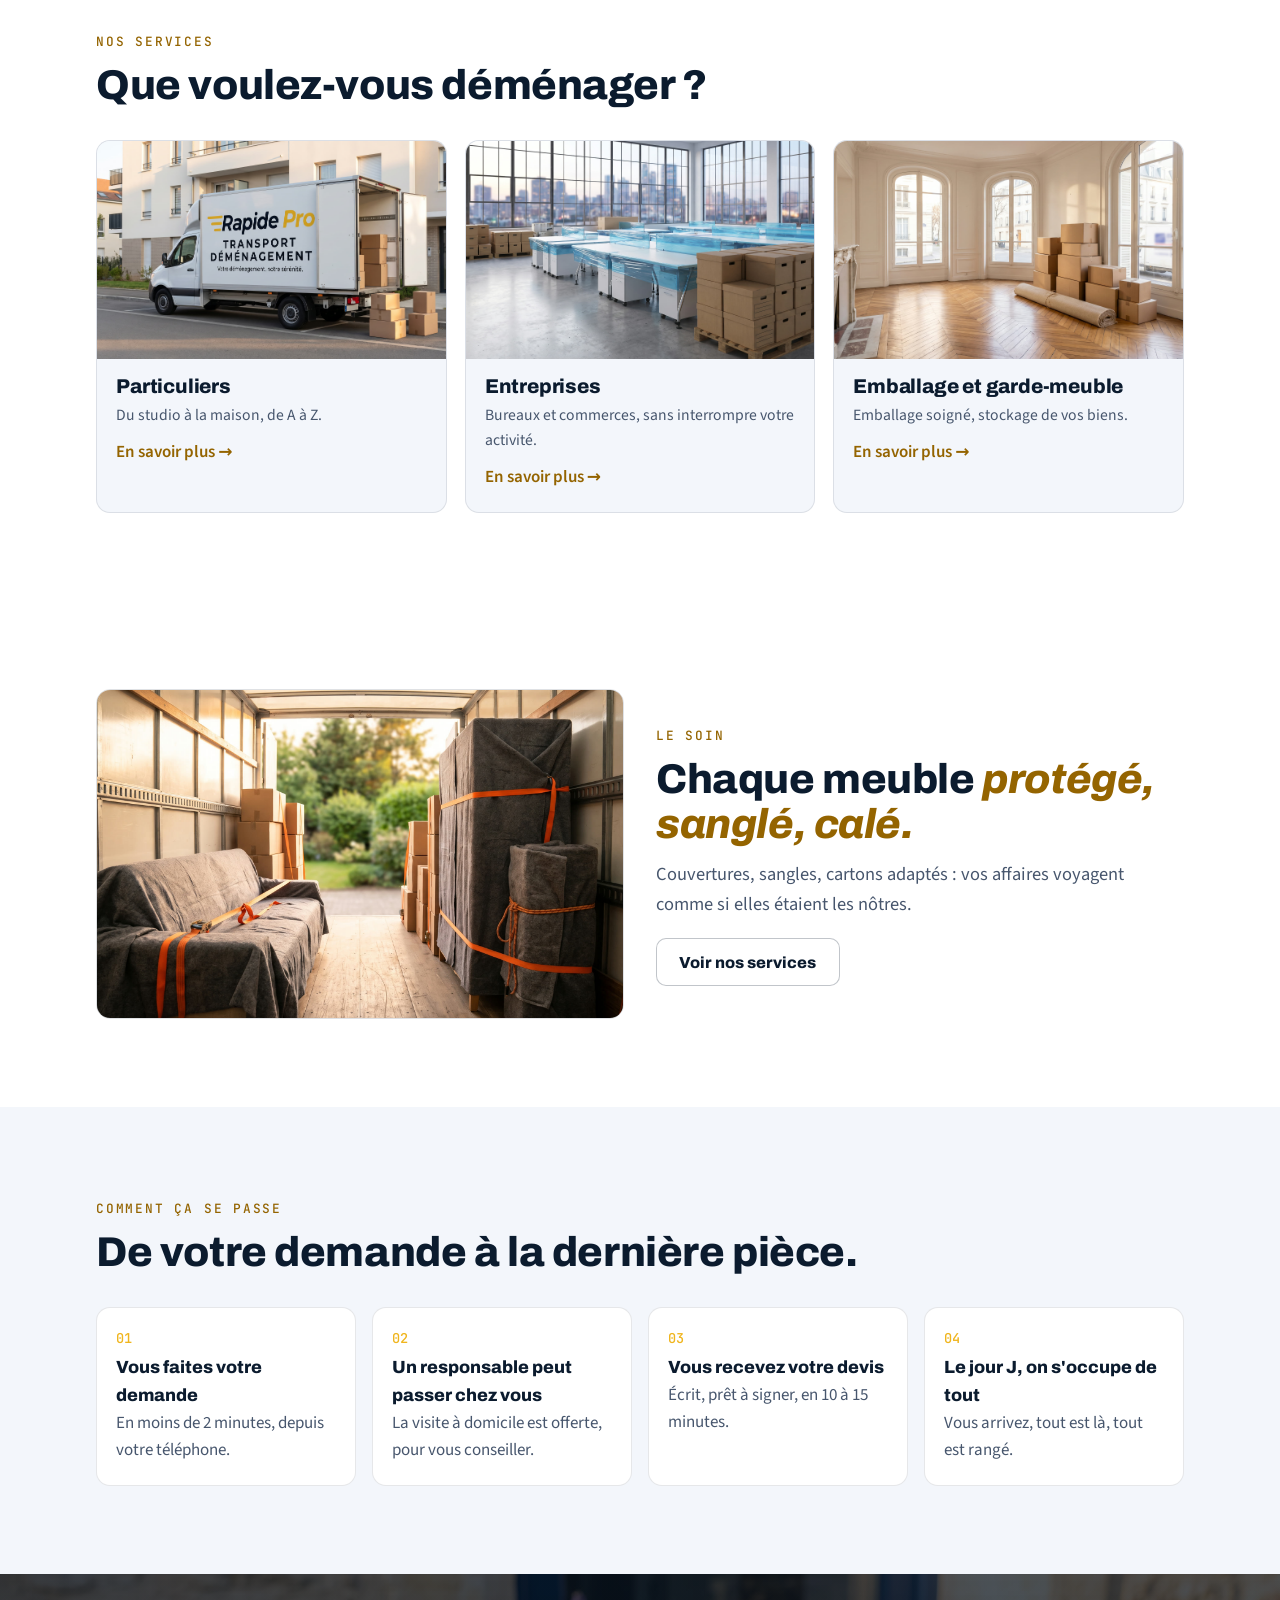
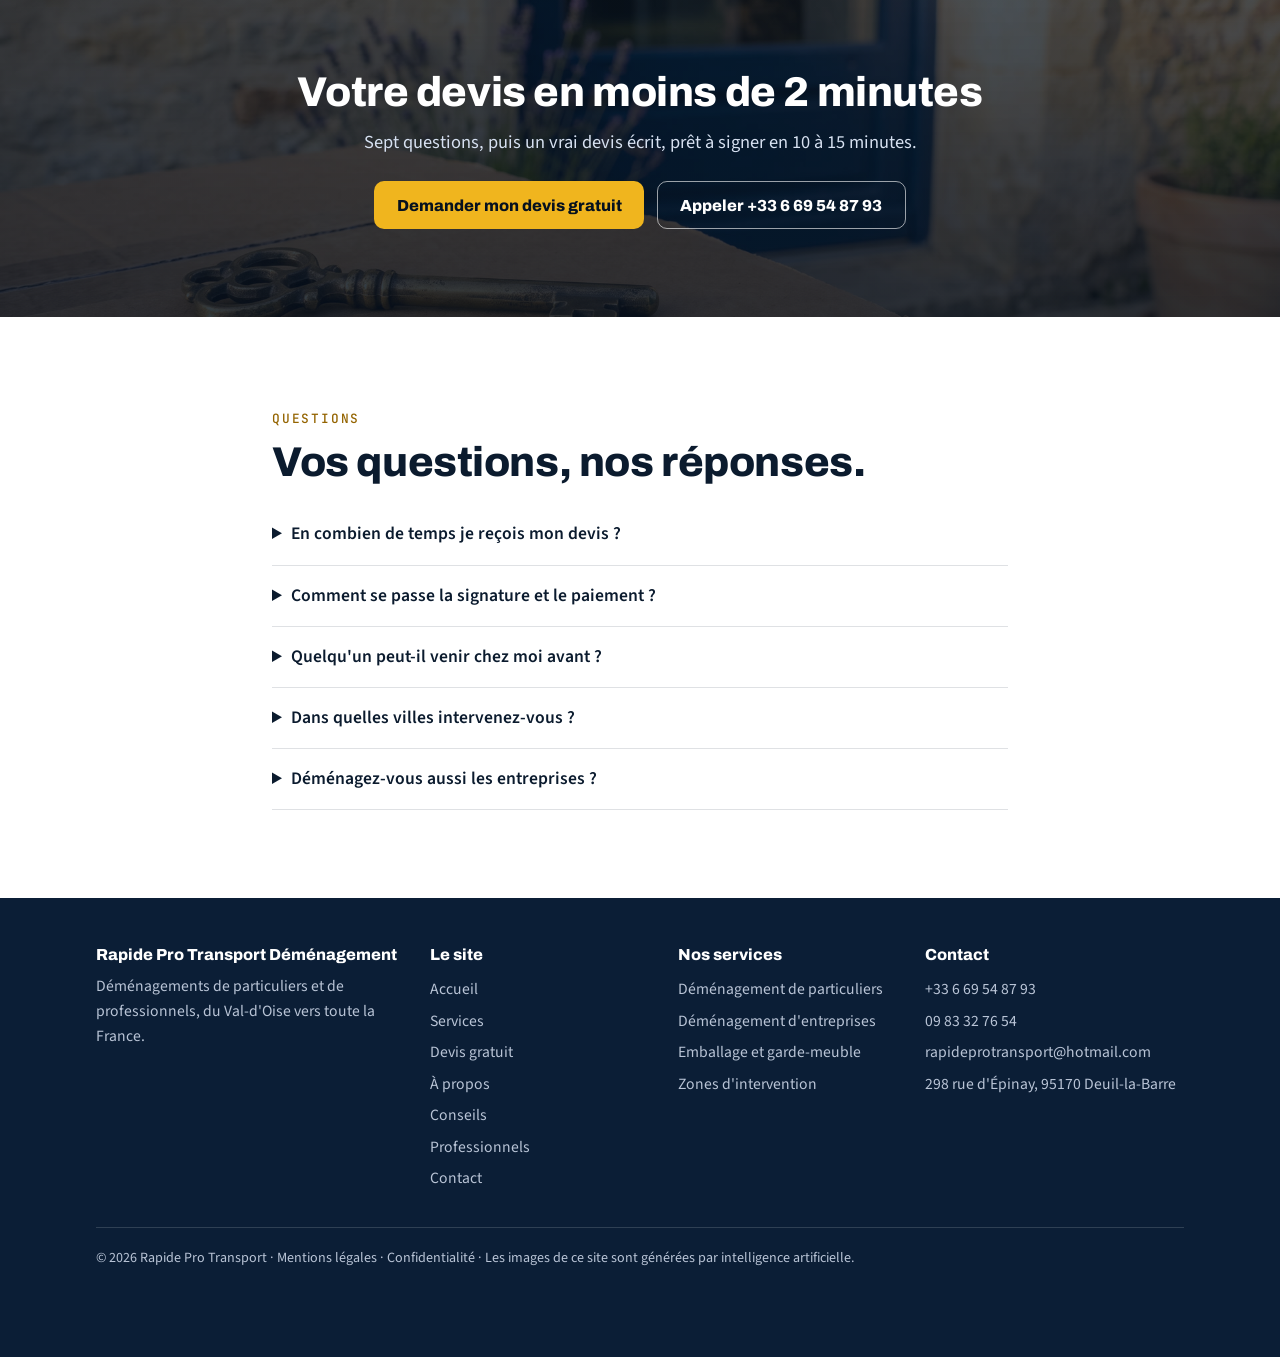
==== commit d7c0d097: "Fond blanc" ====
--- a/index.html
+++ b/index.html
@@ -17,7 +17,7 @@
 <meta property="og:image" content="https://tmohammedshaik.github.io/rapide-pro-demo-site/assets/img/arrivee.jpg">
 <link rel="preload" href="assets/fonts/archivo-latin-800-italic.woff2" as="font" type="font/woff2" crossorigin>
 <script>try{if(!matchMedia("(prefers-reduced-motion: reduce)").matches)document.documentElement.classList.add("js")}catch(e){}</script>
-<link rel="stylesheet" href="assets/site.css?v=mvtyxekh">
+<link rel="stylesheet" href="assets/site.css?v=mvwlmjel">
 <script type="application/ld+json">{"@context":"https://schema.org","@type":"MovingCompany","name":"Rapide Pro Transport Déménagement","url":"https://tmohammedshaik.github.io/rapide-pro-demo-site/","telephone":["+33 6 69 54 87 93","09 83 32 76 54"],"vatID":"FR66928359082","taxID":"928 359 082","foundingDate":"2024-04-24","email":"rapideprotransport@hotmail.com","image":"https://tmohammedshaik.github.io/rapide-pro-demo-site/assets/img/arrivee.jpg","address":{"@type":"PostalAddress","streetAddress":"298 rue d'Épinay","postalCode":"95170","addressLocality":"Deuil-la-Barre","addressCountry":"FR"},"areaServed":["Île-de-France","France"],"slogan":"Votre déménagement, notre sérénité"}</script><script type="application/ld+json">{"@context":"https://schema.org","@type":"FAQPage","mainEntity":[{"@type":"Question","name":"En combien de temps je reçois mon devis ?","acceptedAnswer":{"@type":"Answer","text":"Une fois votre demande envoyée, comptez 10 à 15 minutes : on calcule, puis on vous envoie un devis écrit, prêt à signer."}},{"@type":"Question","name":"Comment se passe la signature et le paiement ?","acceptedAnswer":{"@type":"Answer","text":"Votre devis est écrit, accompagné des conditions générales. Les conditions de paiement y figurent noir sur blanc : vous les lisez avant de signer."}},{"@type":"Question","name":"Quelqu'un peut-il venir chez moi avant ?","acceptedAnswer":{"@type":"Answer","text":"Oui. La visite à domicile est offerte : un responsable vient, voit vos affaires et vous conseille."}},{"@type":"Question","name":"Dans quelles villes intervenez-vous ?","acceptedAnswer":{"@type":"Answer","text":"Nous sommes basés à Deuil-la-Barre, dans le Val-d'Oise (95). Nous intervenons en Île-de-France et partout en France."}},{"@type":"Question","name":"Déménagez-vous aussi les entreprises ?","acceptedAnswer":{"@type":"Answer","text":"Oui : bureaux, commerces, transferts de salariés. Voir la page Professionnels."}}]}</script>
 </head>
 <body data-demo>
@@ -100,6 +100,6 @@
   <p class="legal">© 2026 Rapide Pro Transport · <a href="mentions-legales.html">Mentions légales</a> · <a href="confidentialite.html">Confidentialité</a> · Les images de ce site sont générées par intelligence artificielle.</p>
 </div></footer>
 <div class="sticky" id="sticky"><a class="btn" href="devis.html">Devis gratuit</a><a class="btn ghost" style="background:#fff" href="tel:+33669548793" aria-label="Appeler">Appeler</a></div>
-<script src="assets/site.js?v=mvtyxekh" defer></script>
+<script src="assets/site.js?v=mvwlmjel" defer></script>
 </body>
 </html>
--- a/assets/site.css
+++ b/assets/site.css
@@ -240,3 +240,17 @@
 .sticky .btn.ghost{background:#fff!important}
 
 .svc img,.split img{height:auto}
+
+/* fond du site en blanc pur : les cartes passent en gris-bleu très clair pour rester visibles */
+:root{--canvas:#FFFFFF;--soft:#F3F6FB;--tint:#F3F6FB}
+body{background:#fff}
+.bar-top{background:var(--soft)}
+header.top{background:rgba(255,255,255,.96)}
+.pagehead,.hero{background:radial-gradient(900px 400px at 85% 0,rgba(30,79,163,.06),transparent 60%),#fff}
+.card,.svc a,.steps li,.formcard,.facts{background:var(--soft);border:1px solid rgba(11,27,46,.10);box-shadow:none}
+section.alt{background:var(--soft)}
+section.alt .card,section.alt .steps li{background:#fff}
+.formcard input[type=text],.formcard input[type=tel],.formcard input[type=email],.formcard input[type=number],.formcard input[type=date],.formcard select,.formcard textarea,.formcard .choice span,.formcard .items button{background:#fff}
+.btn.ghost,.burger,.sticky .btn.ghost{background:#fff!important}
+.intro .btn.ghost{background:rgba(6,17,31,.35)!important}
+.band-cta .btn.ghost{background:transparent!important}
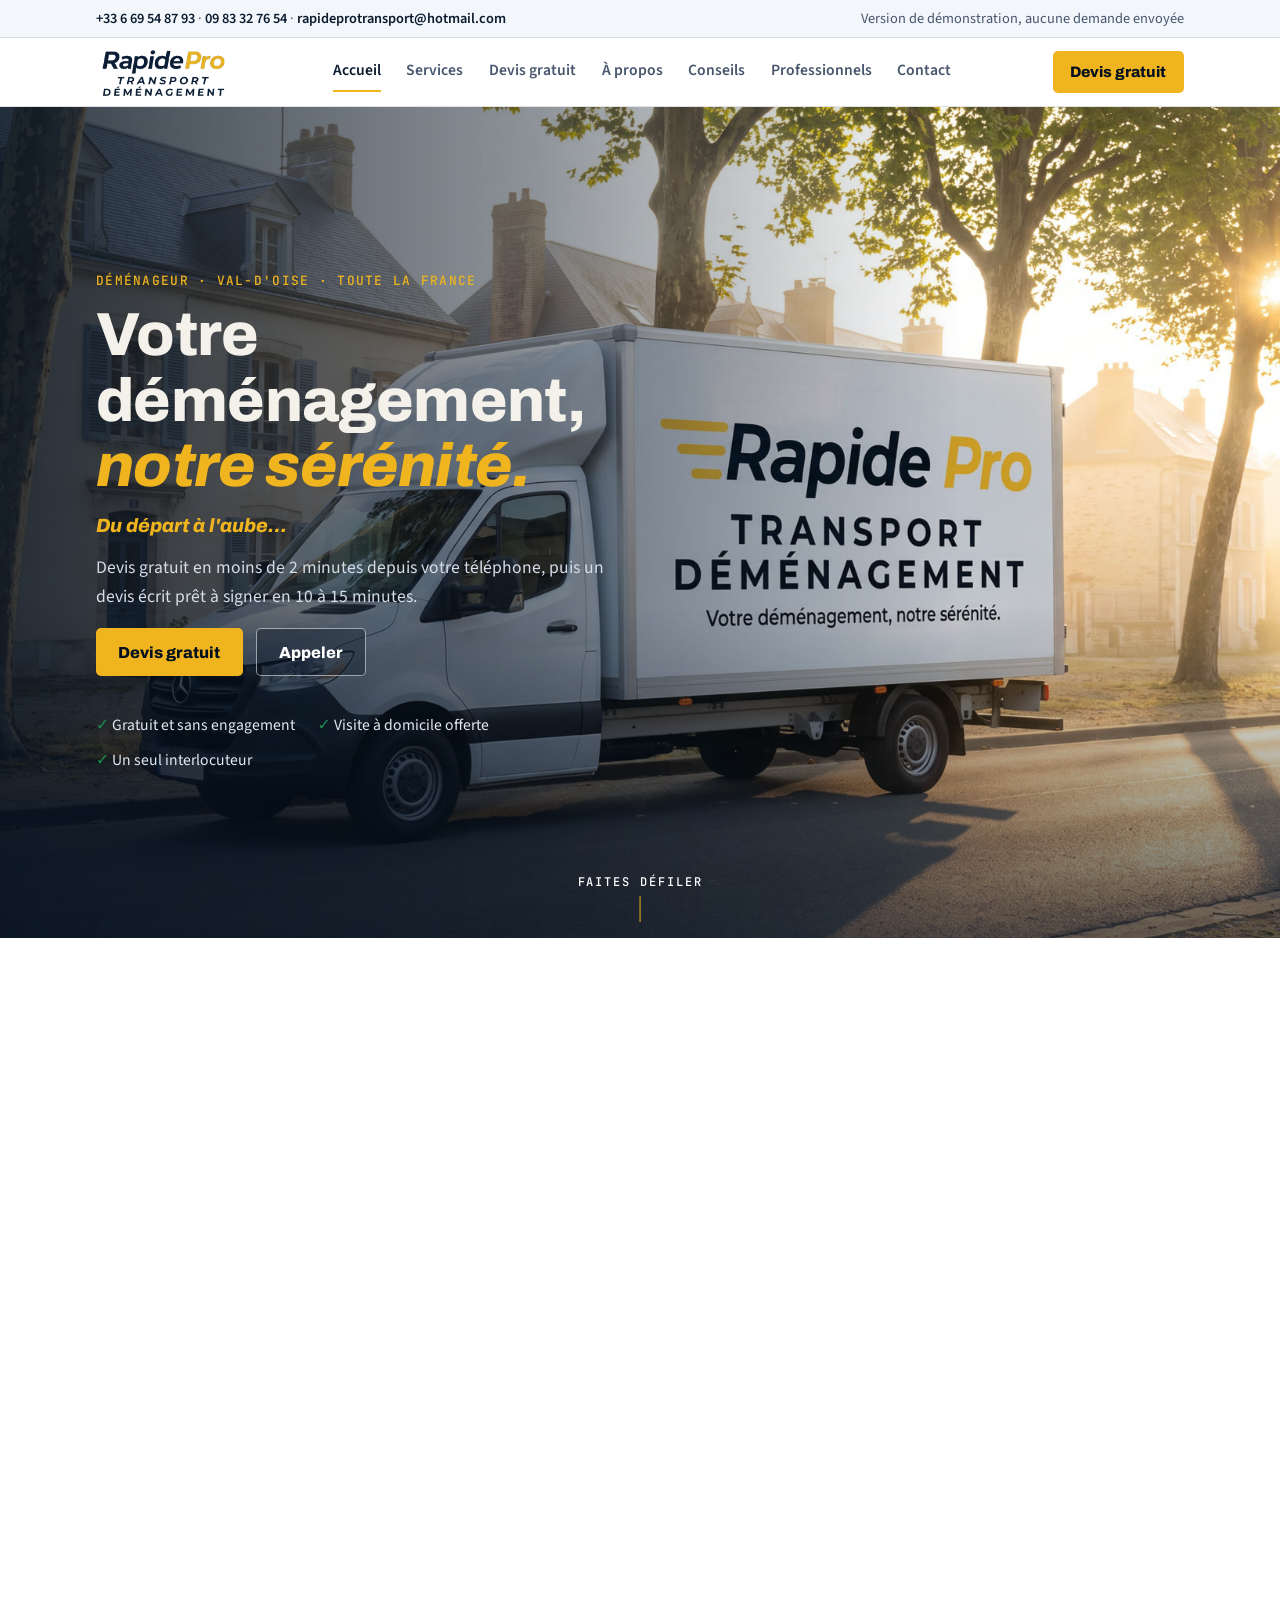
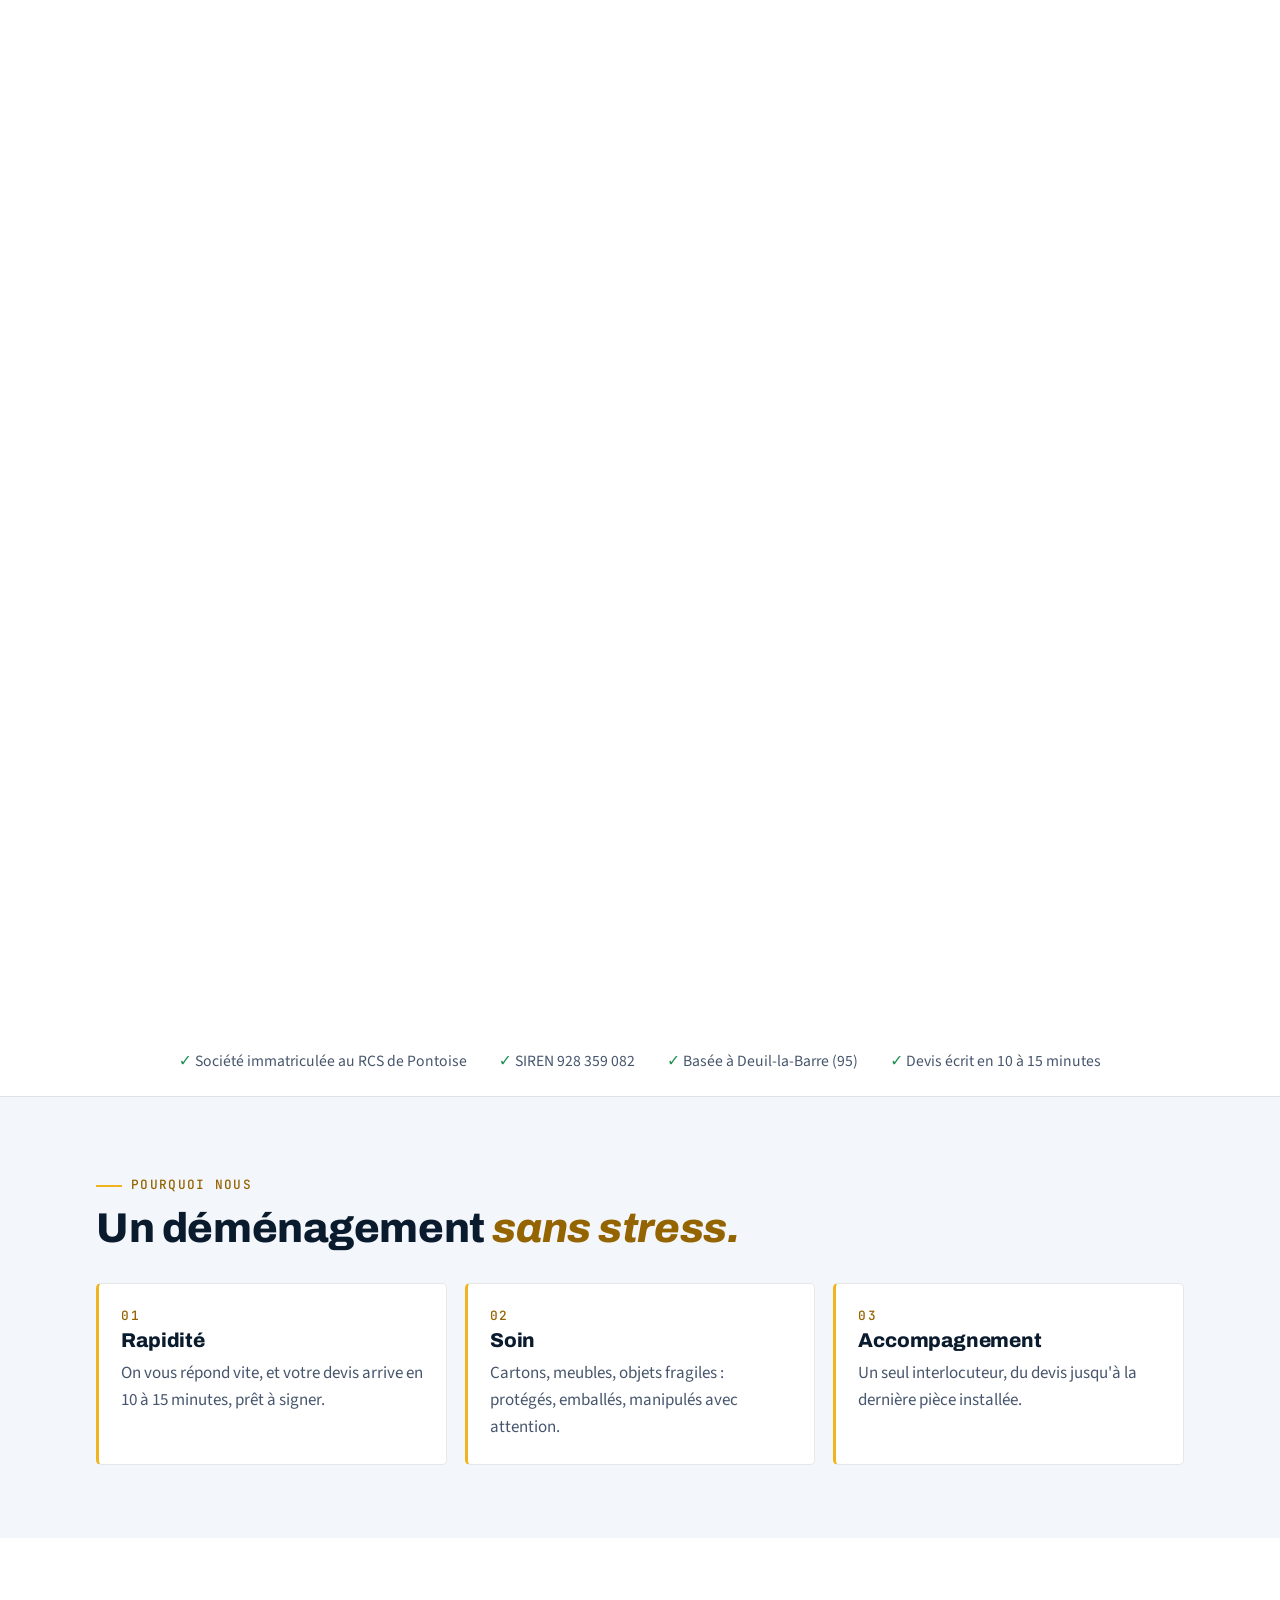
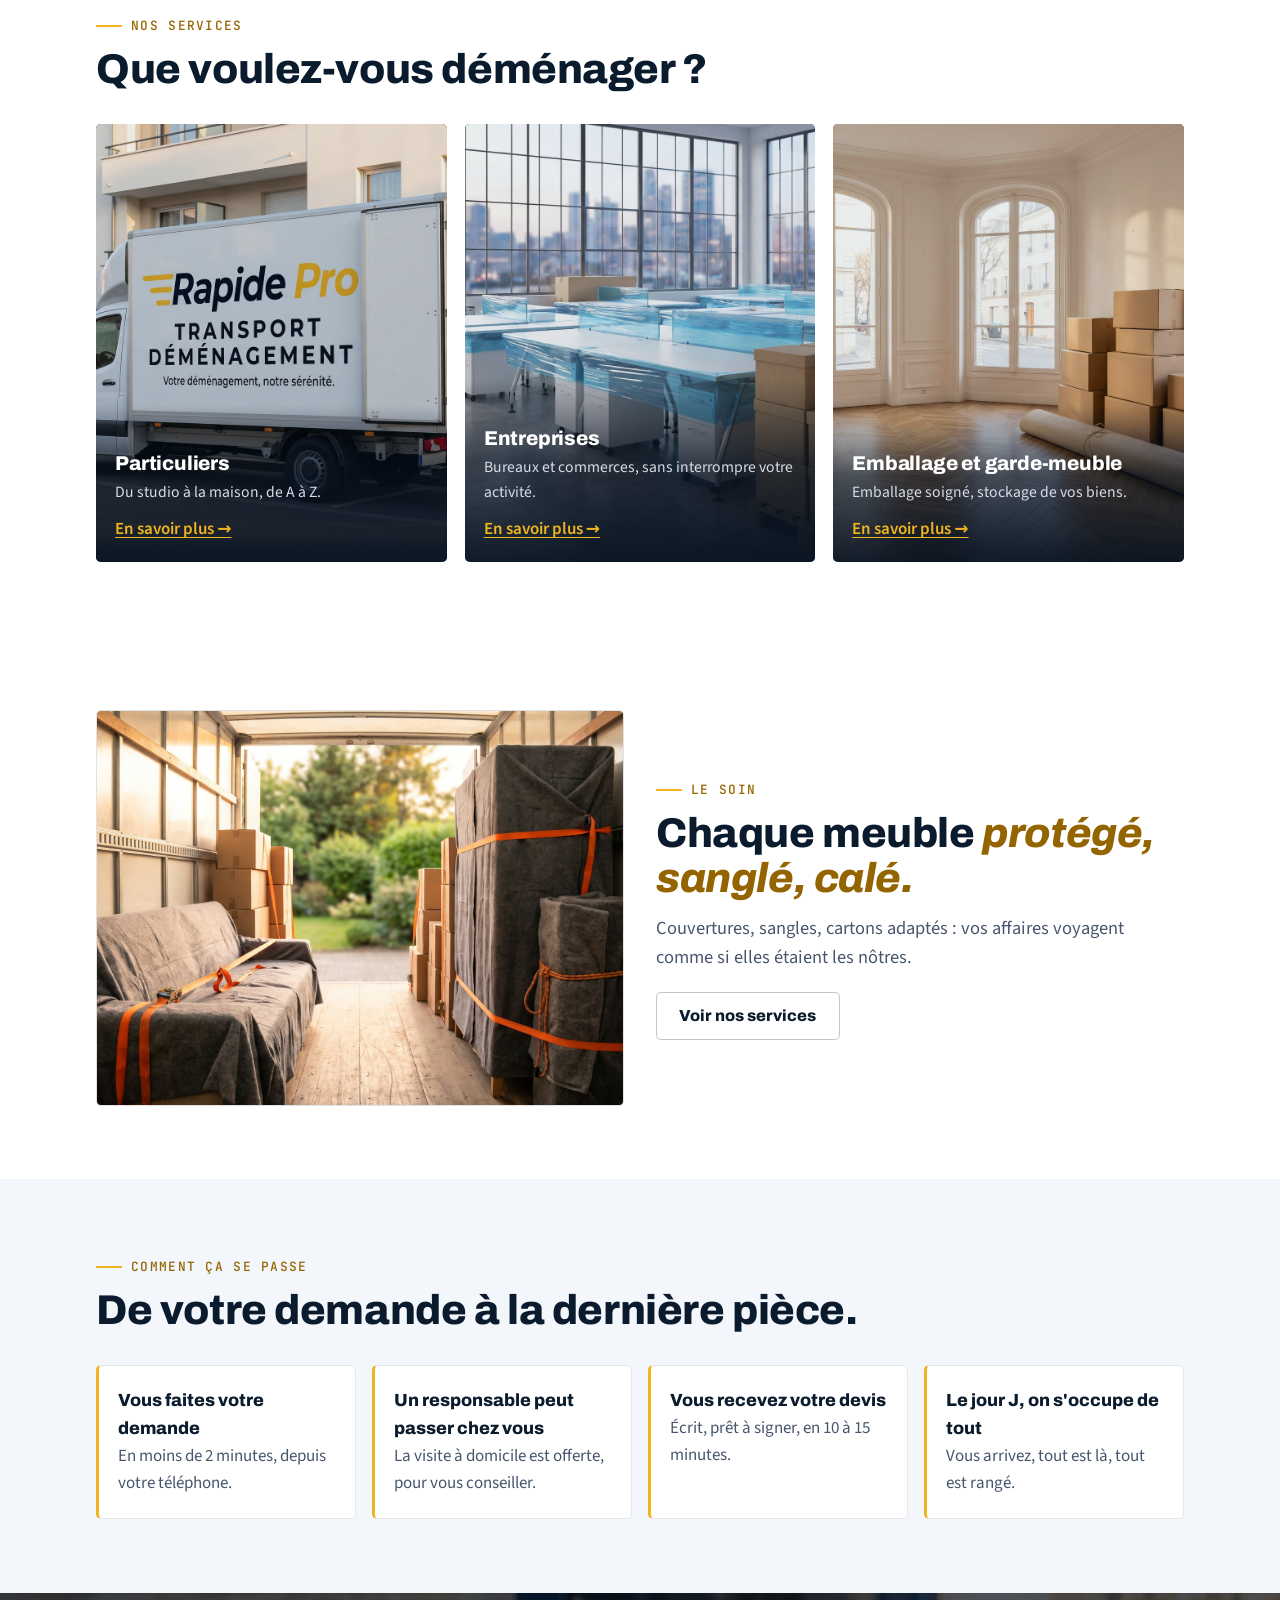
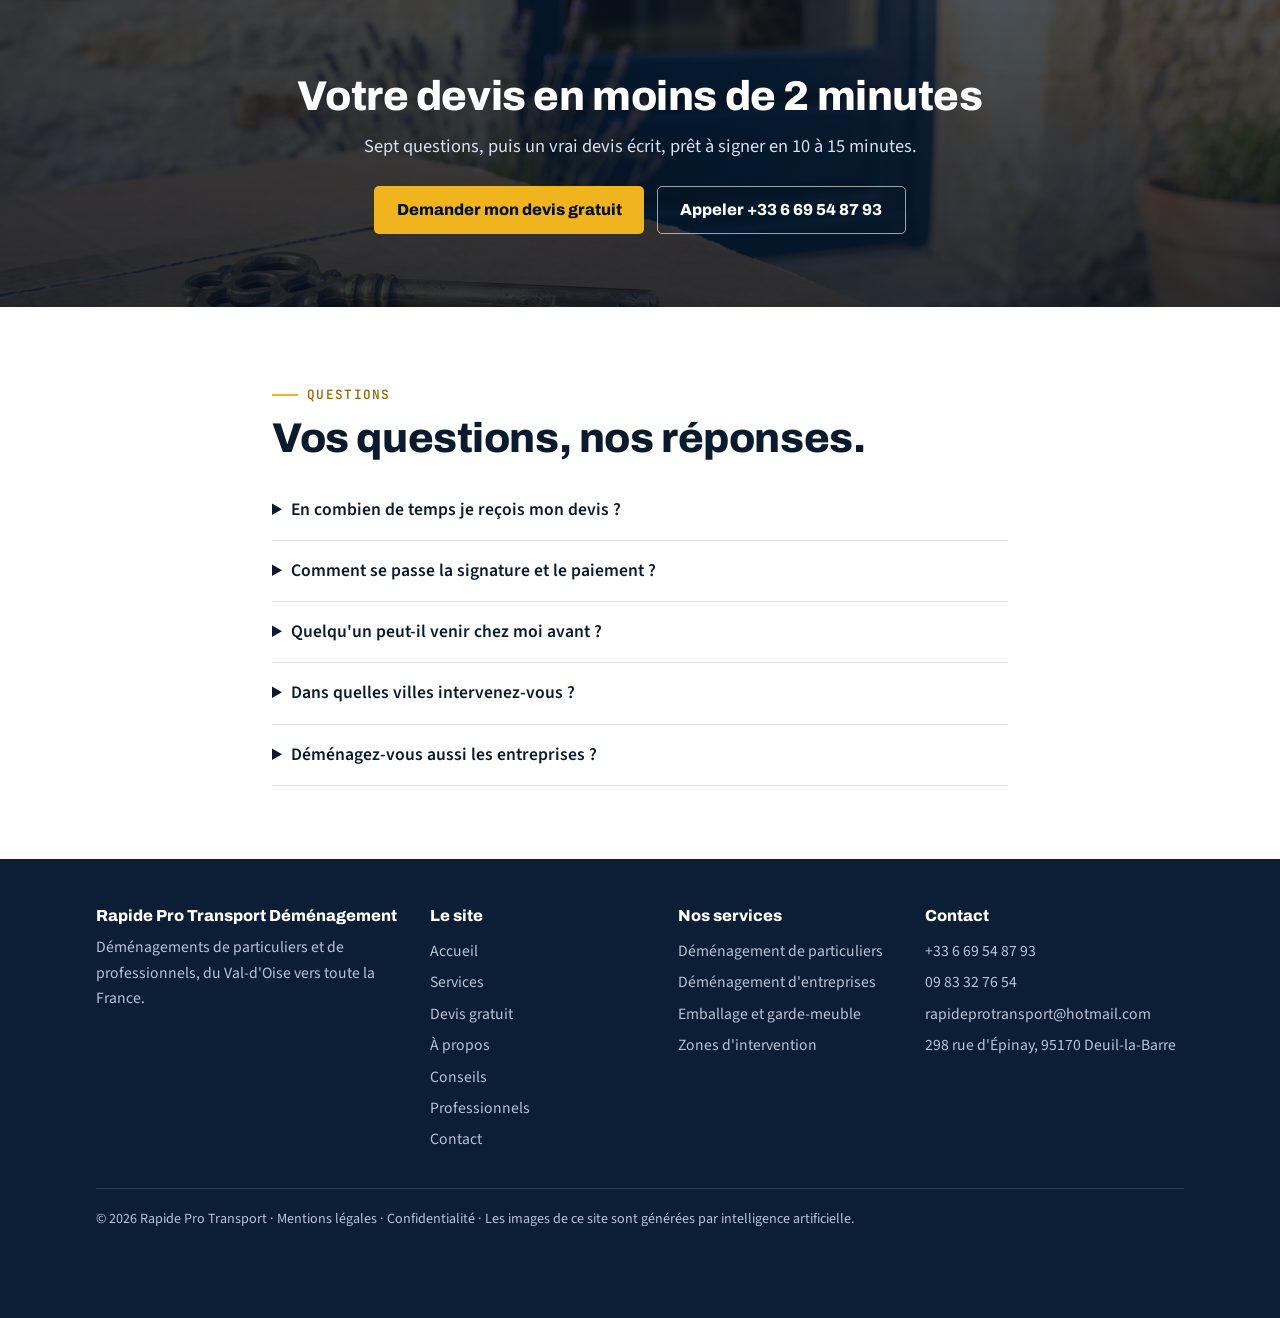
==== commit 863c6277: "Look service : coins nets, tuiles photo, barre fixe plate" ====
--- a/index.html
+++ b/index.html
@@ -17,7 +17,7 @@
 <meta property="og:image" content="https://tmohammedshaik.github.io/rapide-pro-demo-site/assets/img/arrivee.jpg">
 <link rel="preload" href="assets/fonts/archivo-latin-800-italic.woff2" as="font" type="font/woff2" crossorigin>
 <script>try{if(!matchMedia("(prefers-reduced-motion: reduce)").matches)document.documentElement.classList.add("js")}catch(e){}</script>
-<link rel="stylesheet" href="assets/site.css?v=mvwlmjel">
+<link rel="stylesheet" href="assets/site.css?v=mvwltrag">
 <script type="application/ld+json">{"@context":"https://schema.org","@type":"MovingCompany","name":"Rapide Pro Transport Déménagement","url":"https://tmohammedshaik.github.io/rapide-pro-demo-site/","telephone":["+33 6 69 54 87 93","09 83 32 76 54"],"vatID":"FR66928359082","taxID":"928 359 082","foundingDate":"2024-04-24","email":"rapideprotransport@hotmail.com","image":"https://tmohammedshaik.github.io/rapide-pro-demo-site/assets/img/arrivee.jpg","address":{"@type":"PostalAddress","streetAddress":"298 rue d'Épinay","postalCode":"95170","addressLocality":"Deuil-la-Barre","addressCountry":"FR"},"areaServed":["Île-de-France","France"],"slogan":"Votre déménagement, notre sérénité"}</script><script type="application/ld+json">{"@context":"https://schema.org","@type":"FAQPage","mainEntity":[{"@type":"Question","name":"En combien de temps je reçois mon devis ?","acceptedAnswer":{"@type":"Answer","text":"Une fois votre demande envoyée, comptez 10 à 15 minutes : on calcule, puis on vous envoie un devis écrit, prêt à signer."}},{"@type":"Question","name":"Comment se passe la signature et le paiement ?","acceptedAnswer":{"@type":"Answer","text":"Votre devis est écrit, accompagné des conditions générales. Les conditions de paiement y figurent noir sur blanc : vous les lisez avant de signer."}},{"@type":"Question","name":"Quelqu'un peut-il venir chez moi avant ?","acceptedAnswer":{"@type":"Answer","text":"Oui. La visite à domicile est offerte : un responsable vient, voit vos affaires et vous conseille."}},{"@type":"Question","name":"Dans quelles villes intervenez-vous ?","acceptedAnswer":{"@type":"Answer","text":"Nous sommes basés à Deuil-la-Barre, dans le Val-d'Oise (95). Nous intervenons en Île-de-France et partout en France."}},{"@type":"Question","name":"Déménagez-vous aussi les entreprises ?","acceptedAnswer":{"@type":"Answer","text":"Oui : bureaux, commerces, transferts de salariés. Voir la page Professionnels."}}]}</script>
 </head>
 <body data-demo>
@@ -100,6 +100,6 @@
   <p class="legal">© 2026 Rapide Pro Transport · <a href="mentions-legales.html">Mentions légales</a> · <a href="confidentialite.html">Confidentialité</a> · Les images de ce site sont générées par intelligence artificielle.</p>
 </div></footer>
 <div class="sticky" id="sticky"><a class="btn" href="devis.html">Devis gratuit</a><a class="btn ghost" style="background:#fff" href="tel:+33669548793" aria-label="Appeler">Appeler</a></div>
-<script src="assets/site.js?v=mvwlmjel" defer></script>
+<script src="assets/site.js?v=mvwltrag" defer></script>
 </body>
 </html>
--- a/assets/site.css
+++ b/assets/site.css
@@ -254,3 +254,28 @@
 .btn.ghost,.burger,.sticky .btn.ghost{background:#fff!important}
 .intro .btn.ghost{background:rgba(6,17,31,.35)!important}
 .band-cta .btn.ghost{background:transparent!important}
+
+/* look « service » plutôt que « boutique » : coins nets, pas d'ombres, cartes de services en grandes tuiles photo. Mise en page et textes inchangés. */
+:root{--r:5px}
+.btn,.burger,input[type=text],input[type=tel],input[type=email],input[type=number],input[type=date],select,textarea,.choice span,.items button{border-radius:5px}
+.btn{box-shadow:none;transition:background .15s}
+.btn:hover{transform:none}
+.card,.steps li,.formcard,.facts,.split img,.hero figure{border-radius:5px}
+.card{border-left:3px solid var(--accent)}
+.steps li{border-left:3px solid var(--accent)}
+.borne{letter-spacing:.1em}
+.borne::before{content:"";display:inline-block;width:1.6rem;height:2px;background:var(--accent);margin-right:.6rem;vertical-align:middle}
+.intro-copy .borne::before{display:none}
+.card .borne::before,.steps li::before{display:none}
+.svc a{position:relative;display:block;background:#0B1E36;border:0;border-radius:5px;color:#fff;transition:none}
+.svc a:hover{transform:none}
+.svc img{aspect-ratio:4/5;object-fit:cover;width:100%;height:auto;opacity:.92}
+.svc div{position:absolute;left:0;right:0;bottom:0;padding:3rem 1.2rem 1.2rem;background:linear-gradient(0deg,rgba(6,17,31,.94) 0%,rgba(6,17,31,.7) 55%,rgba(6,17,31,0) 100%)}
+.svc h3{color:#fff}
+.svc p{color:#D6DDE8}
+.svc span.more{color:var(--accent);text-decoration:underline;text-underline-offset:3px}
+.split img{aspect-ratio:4/3}
+.sticky{left:0;right:0;bottom:0;padding:.6rem var(--gut) max(.6rem,env(safe-area-inset-bottom));background:#fff;border-top:1px solid var(--line);gap:.6rem}
+.sticky .btn{box-shadow:none}
+section{padding:clamp(2.6rem,7vw,4.6rem) 0}
+@media (max-width:860px){.svc img{aspect-ratio:4/3}}
